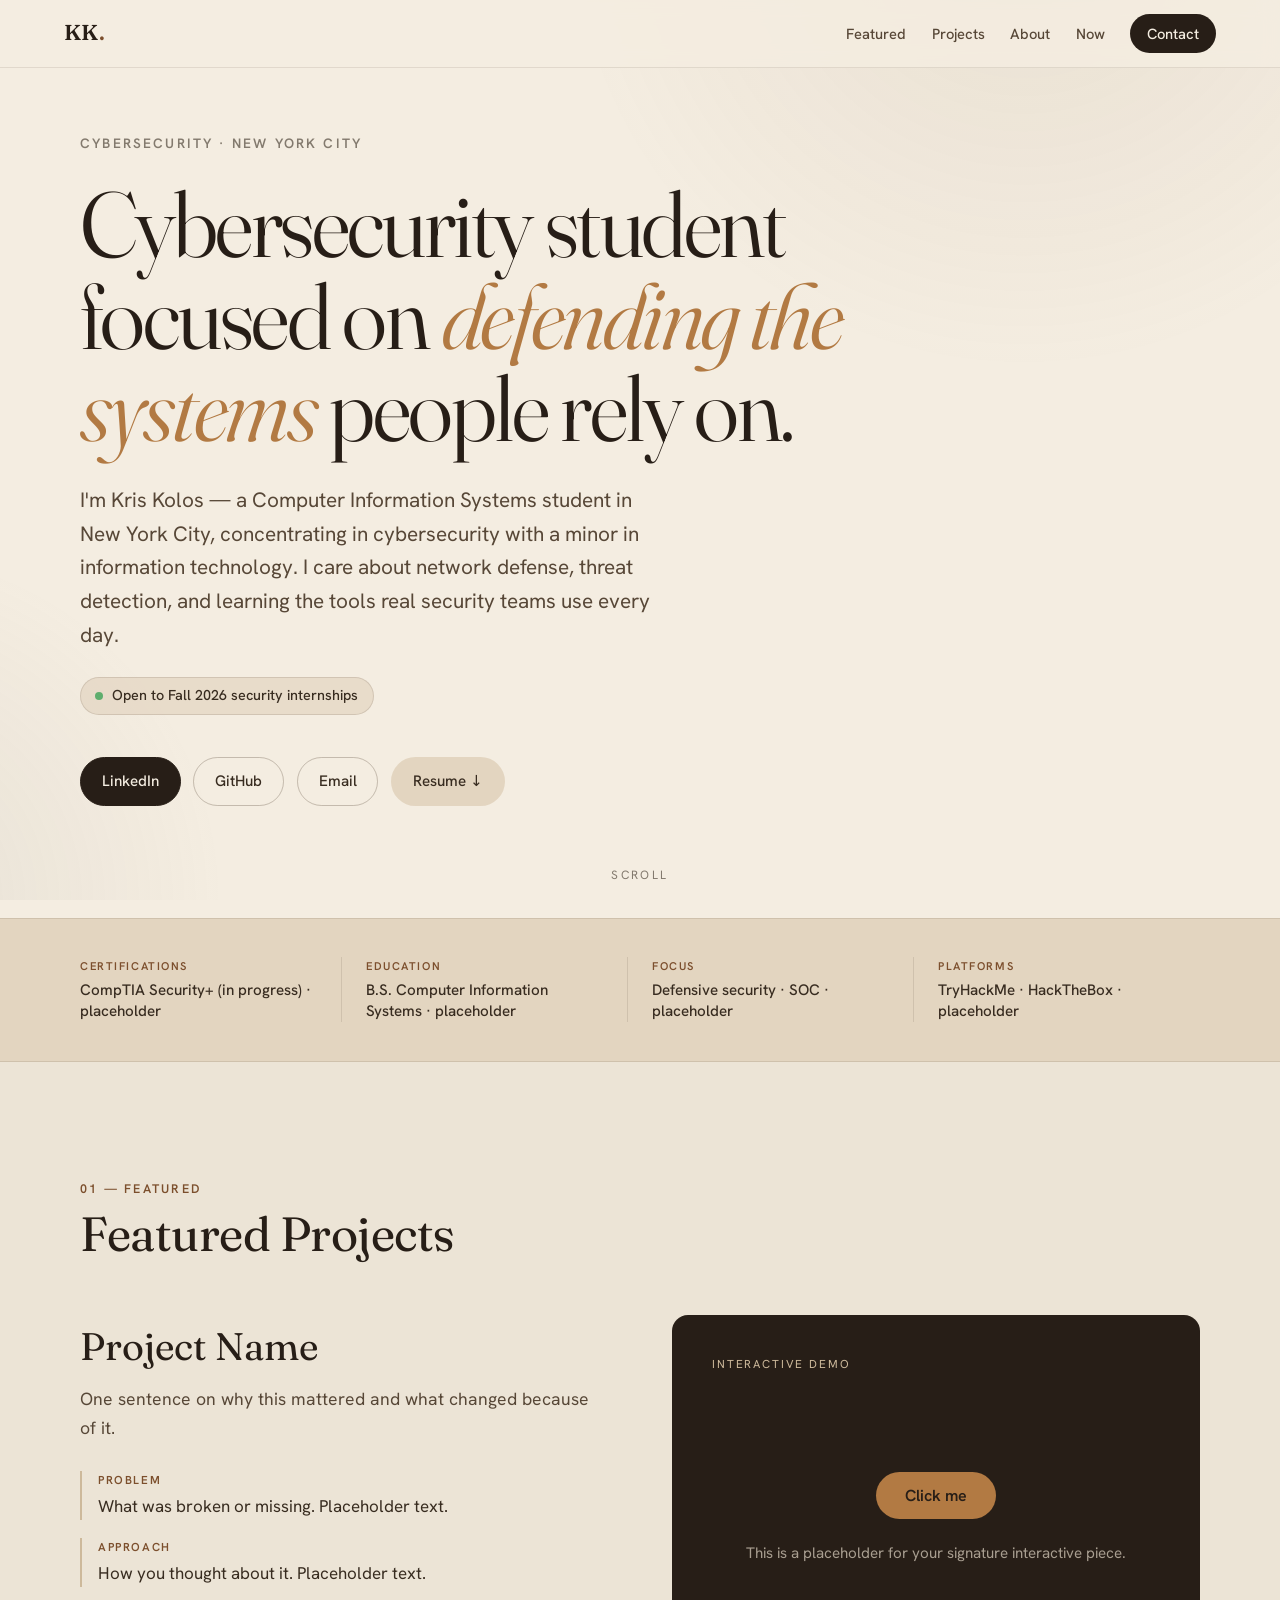
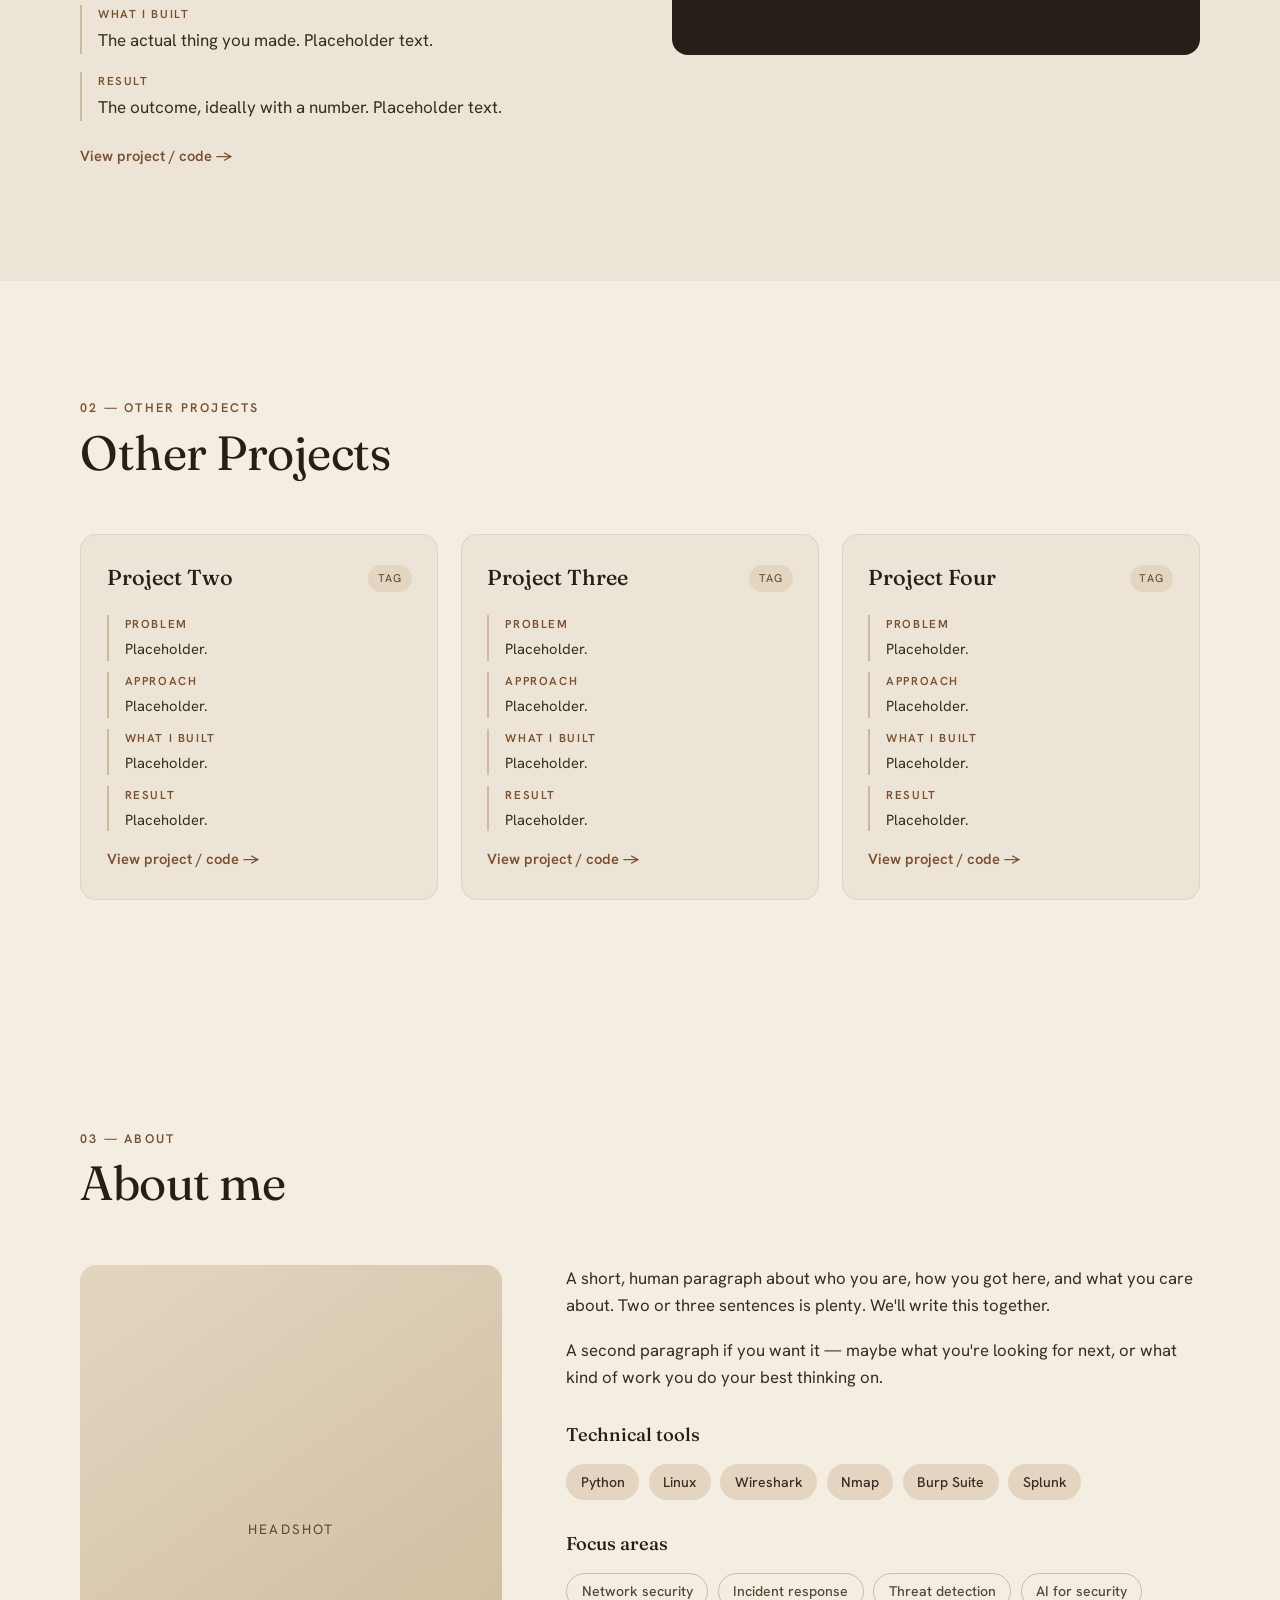
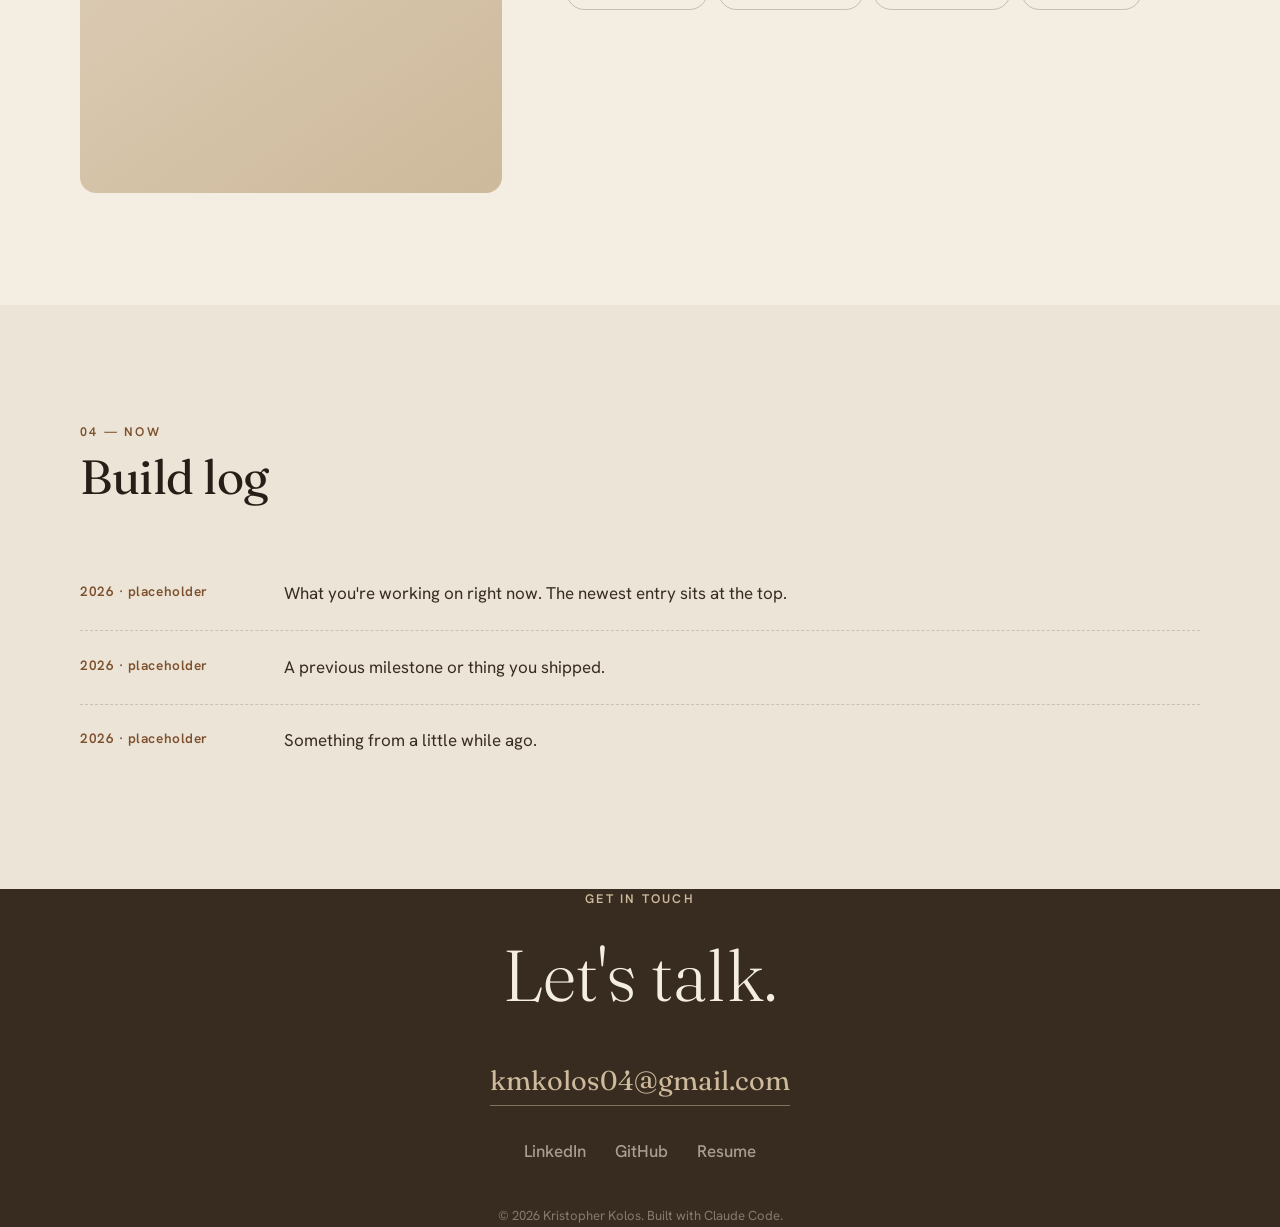
==== index.html @ dd82b866 "Checkpoint: polished template with placeholders, styling, and resume attached Co-Authored-By: Claude" ====
<!DOCTYPE html>
<html lang="en">
<head>
  <meta charset="UTF-8" />
  <meta name="viewport" content="width=device-width, initial-scale=1.0" />
  <title>Kristopher Kolos — Cybersecurity</title>
  <meta name="description" content="Kristopher Kolos — Computer Information Systems student concentrating in cybersecurity, based in New York City. Projects, skills, and build log." />

  <!-- Favicon (simple KK mark) -->
  <link rel="icon" type="image/svg+xml" href="favicon.svg" />

  <!-- Social preview (shown when the link is shared on LinkedIn, iMessage, Slack, etc.)
       We'll add the preview image (og:image) when the site goes live and has a real web address. -->
  <meta property="og:type" content="website" />
  <meta property="og:title" content="Kristopher Kolos — Cybersecurity" />
  <meta property="og:description" content="Computer Information Systems student concentrating in cybersecurity, based in New York City." />
  <meta name="twitter:card" content="summary_large_image" />

  <!-- Fonts: Fraunces (characterful serif for headlines) + Hanken Grotesk (warm, refined sans for body) -->
  <link rel="preconnect" href="https://fonts.googleapis.com" />
  <link rel="preconnect" href="https://fonts.gstatic.com" crossorigin />
  <link href="https://fonts.googleapis.com/css2?family=Fraunces:ital,opsz,wght@0,9..144,300..700;1,9..144,400..600&family=Hanken+Grotesk:wght@400;500;600;700&display=swap" rel="stylesheet" />

  <link rel="stylesheet" href="styles.css" />
</head>
<body>

  <!-- ============ STICKY NAV ============ -->
  <header class="nav" id="top">
    <div class="nav__inner">
      <a href="#top" class="nav__brand">KK<span class="nav__dot">.</span></a>
      <button class="nav__toggle" aria-label="Open menu" aria-expanded="false">
        <span></span><span></span><span></span>
      </button>
      <nav class="nav__links">
        <a href="#featured">Featured</a>
        <a href="#work">Projects</a>
        <a href="#about">About</a>
        <a href="#now">Now</a>
        <a href="#contact" class="nav__cta">Contact</a>
      </nav>
    </div>
  </header>

  <main>

    <!-- ============ HERO ============ -->
    <section class="hero">
      <div class="hero__inner">
        <p class="hero__eyebrow">Cybersecurity · New York City</p>
        <h1 class="hero__headline">
          Cybersecurity student focused on <em>defending the systems</em> people rely on.
        </h1>
        <p class="hero__sub">
          I'm Kris Kolos — a Computer Information Systems student in New York City,
          concentrating in cybersecurity with a minor in information technology. I care about
          network defense, threat detection, and learning the tools real security teams use every day.
        </p>
        <p class="hero__status"><span class="hero__dot"></span> Open to Fall 2026 security internships</p>
        <div class="hero__links">
          <a class="btn btn--solid" href="https://www.linkedin.com/in/KKOLOS" target="_blank" rel="noopener">LinkedIn</a>
          <a class="btn" href="https://github.com/KMKolos" target="_blank" rel="noopener">GitHub</a>
          <a class="btn" href="mailto:kmkolos04@gmail.com">Email</a>
          <a class="btn btn--ghost" href="resume.pdf" target="_blank" rel="noopener">Resume ↓</a>
        </div>
      </div>
      <div class="hero__scroll">Scroll</div>
    </section>

    <!-- ============ CREDENTIALS STRIP (fast-credibility row) ============ -->
    <section class="creds" aria-label="Credentials at a glance">
      <div class="creds__inner">
        <div class="creds__item">
          <span class="creds__label">Certifications</span>
          <span class="creds__value">CompTIA Security+ (in progress) · placeholder</span>
        </div>
        <div class="creds__item">
          <span class="creds__label">Education</span>
          <span class="creds__value">B.S. Computer Information Systems · placeholder</span>
        </div>
        <div class="creds__item">
          <span class="creds__label">Focus</span>
          <span class="creds__value">Defensive security · SOC · placeholder</span>
        </div>
        <div class="creds__item">
          <span class="creds__label">Platforms</span>
          <span class="creds__value">TryHackMe · HackTheBox · placeholder</span>
        </div>
      </div>
    </section>

    <!-- ============ FEATURED PROJECT ============ -->
    <section class="featured" id="featured">
      <div class="section__head">
        <span class="section__kicker">01 — Featured</span>
        <h2 class="section__title">Featured Projects</h2>
      </div>

      <div class="featured__grid">
        <div class="featured__text">
          <h3 class="featured__name">Project Name</h3>
          <p class="featured__tagline">One sentence on why this mattered and what changed because of it.</p>
          <dl class="paps">
            <div><dt>Problem</dt><dd>What was broken or missing. Placeholder text.</dd></div>
            <div><dt>Approach</dt><dd>How you thought about it. Placeholder text.</dd></div>
            <div><dt>What I built</dt><dd>The actual thing you made. Placeholder text.</dd></div>
            <div><dt>Result</dt><dd>The outcome, ideally with a number. Placeholder text.</dd></div>
          </dl>
          <a class="proj-link" href="#" target="_blank" rel="noopener">View project / code →</a>
        </div>

        <!-- Interactive element slot — we'll replace this with your signature piece -->
        <div class="featured__interactive" id="signature-slot">
          <div class="demo">
            <div class="demo__label">Interactive demo</div>
            <div class="demo__stage">
              <button class="demo__btn" id="demoBtn">Click me</button>
              <p class="demo__readout" id="demoReadout">This is a placeholder for your signature interactive piece.</p>
            </div>
          </div>
        </div>
      </div>
    </section>

    <!-- ============ SELECTED WORK GRID ============ -->
    <section class="work" id="work">
      <div class="section__head">
        <span class="section__kicker">02 — Other projects</span>
        <h2 class="section__title">Other Projects</h2>
      </div>

      <div class="work__grid">
        <!-- Card template — duplicate this block to add a project -->
        <article class="card">
          <header class="card__head">
            <h3 class="card__title">Project Two</h3>
            <span class="card__tag">Tag</span>
          </header>
          <dl class="paps paps--compact">
            <div><dt>Problem</dt><dd>Placeholder.</dd></div>
            <div><dt>Approach</dt><dd>Placeholder.</dd></div>
            <div><dt>What I built</dt><dd>Placeholder.</dd></div>
            <div><dt>Result</dt><dd>Placeholder.</dd></div>
          </dl>
          <a class="proj-link" href="#" target="_blank" rel="noopener">View project / code →</a>
        </article>

        <article class="card">
          <header class="card__head">
            <h3 class="card__title">Project Three</h3>
            <span class="card__tag">Tag</span>
          </header>
          <dl class="paps paps--compact">
            <div><dt>Problem</dt><dd>Placeholder.</dd></div>
            <div><dt>Approach</dt><dd>Placeholder.</dd></div>
            <div><dt>What I built</dt><dd>Placeholder.</dd></div>
            <div><dt>Result</dt><dd>Placeholder.</dd></div>
          </dl>
          <a class="proj-link" href="#" target="_blank" rel="noopener">View project / code →</a>
        </article>

        <article class="card">
          <header class="card__head">
            <h3 class="card__title">Project Four</h3>
            <span class="card__tag">Tag</span>
          </header>
          <dl class="paps paps--compact">
            <div><dt>Problem</dt><dd>Placeholder.</dd></div>
            <div><dt>Approach</dt><dd>Placeholder.</dd></div>
            <div><dt>What I built</dt><dd>Placeholder.</dd></div>
            <div><dt>Result</dt><dd>Placeholder.</dd></div>
          </dl>
          <a class="proj-link" href="#" target="_blank" rel="noopener">View project / code →</a>
        </article>
      </div>
    </section>

    <!-- ============ ABOUT ============ -->
    <section class="about" id="about">
      <div class="section__head">
        <span class="section__kicker">03 — About</span>
        <h2 class="section__title">About me</h2>
      </div>

      <div class="about__grid">
        <div class="about__photo">
          <div class="about__photoframe" id="headshot">
            <span>Headshot</span>
          </div>
        </div>
        <div class="about__body">
          <p>
            A short, human paragraph about who you are, how you got here, and what you care about.
            Two or three sentences is plenty. We'll write this together.
          </p>
          <p>
            A second paragraph if you want it — maybe what you're looking for next, or what kind of
            work you do your best thinking on.
          </p>

          <h3 class="about__skillshead">Technical tools</h3>
          <ul class="skills">
            <li>Python</li>
            <li>Linux</li>
            <li>Wireshark</li>
            <li>Nmap</li>
            <li>Burp Suite</li>
            <li>Splunk</li>
          </ul>

          <h3 class="about__skillshead">Focus areas</h3>
          <ul class="skills skills--alt">
            <li>Network security</li>
            <li>Incident response</li>
            <li>Threat detection</li>
            <li>AI for security</li>
          </ul>
        </div>
      </div>
    </section>

    <!-- ============ NOW / BUILD LOG ============ -->
    <section class="now" id="now">
      <div class="section__head">
        <span class="section__kicker">04 — Now</span>
        <h2 class="section__title">Build log</h2>
      </div>

      <ol class="log">
        <li class="log__item">
          <time class="log__date">2026 · placeholder</time>
          <p class="log__text">What you're working on right now. The newest entry sits at the top.</p>
        </li>
        <li class="log__item">
          <time class="log__date">2026 · placeholder</time>
          <p class="log__text">A previous milestone or thing you shipped.</p>
        </li>
        <li class="log__item">
          <time class="log__date">2026 · placeholder</time>
          <p class="log__text">Something from a little while ago.</p>
        </li>
      </ol>
    </section>

    <!-- ============ WRITING PREVIEWS ============
         HIDDEN FOR NOW: an empty blog reads as abandoned. When you have 2+ real
         pieces, just ask me to "turn the writing section back on" and I'll un-hide this.
    <section class="writing" id="writing">
      <div class="section__head">
        <span class="section__kicker">05 — Writing</span>
        <h2 class="section__title">Things I've been thinking about</h2>
      </div>

      <div class="writing__list">
        <a class="post" href="#">
          <span class="post__date">Placeholder date</span>
          <h3 class="post__title">An essay title goes here</h3>
          <p class="post__excerpt">A one or two line preview of the piece, just enough to make someone want to click.</p>
          <span class="post__more">Read →</span>
        </a>
        <a class="post" href="#">
          <span class="post__date">Placeholder date</span>
          <h3 class="post__title">A second piece of writing</h3>
          <p class="post__excerpt">A one or two line preview of the piece, just enough to make someone want to click.</p>
          <span class="post__more">Read →</span>
        </a>
        <a class="post" href="#">
          <span class="post__date">Placeholder date</span>
          <h3 class="post__title">A third short post</h3>
          <p class="post__excerpt">A one or two line preview of the piece, just enough to make someone want to click.</p>
          <span class="post__more">Read →</span>
        </a>
      </div>
    </section>
    ============ END WRITING ============ -->

  </main>

  <!-- ============ CONTACT FOOTER ============ -->
  <footer class="contact" id="contact">
    <div class="contact__inner">
      <p class="contact__kicker">Get in touch</p>
      <h2 class="contact__headline">Let's talk.</h2>
      <a class="contact__email" href="mailto:kmkolos04@gmail.com">kmkolos04@gmail.com</a>
      <div class="contact__links">
        <a href="https://www.linkedin.com/in/KKOLOS" target="_blank" rel="noopener">LinkedIn</a>
        <a href="https://github.com/KMKolos" target="_blank" rel="noopener">GitHub</a>
        <a href="resume.pdf" target="_blank" rel="noopener">Resume</a>
      </div>
      <p class="contact__fine">© <span id="year"></span> Kristopher Kolos. Built with Claude Code.</p>
    </div>
  </footer>

  <script src="main.js"></script>
</body>
</html>
---- styles.css ----
/* ===================================================================
   PORTFOLIO — styles.css
   Palette: cream / beige / warm grey / brown
   Type:    Fraunces (display serif) + Spline Sans (body)
   =================================================================== */

:root {
  /* Palette — warm neutral system */
  --cream:      #F4EDE1;
  --cream-2:    #ECE4D6;
  --beige:      #E3D5C0;
  --beige-deep: #CDB99B;
  --grey:       #837A6E;
  --grey-soft:  #A89E90;
  --brown:      #574737;
  --brown-deep: #382C20;
  --espresso:   #271E17;
  --accent:        #7C4F2D; /* legible deep brown — for small labels & UI */
  --accent-bright: #B27A43; /* burnt amber — for headline emphasis & hovers */

  --ink:        var(--espresso);
  --bg:         var(--cream);

  /* Type */
  --serif: "Fraunces", Georgia, serif;
  --sans:  "Hanken Grotesk", system-ui, -apple-system, sans-serif;

  /* Layout */
  --maxw: 1120px;
  --pad: clamp(1.25rem, 5vw, 4rem);
  --radius: 16px;
}

* { box-sizing: border-box; margin: 0; padding: 0; }

html { scroll-behavior: smooth; }

body {
  font-family: var(--sans);
  font-size: 1.0625rem; /* 17px base — more comfortable reading */
  background: var(--bg);
  color: var(--ink);
  line-height: 1.62;
  -webkit-font-smoothing: antialiased;
  text-rendering: optimizeLegibility;
  overflow-x: hidden;
}

/* Subtle grain/texture via layered gradients on the body */
body::before {
  content: "";
  position: fixed;
  inset: 0;
  pointer-events: none;
  z-index: -1;
  background:
    radial-gradient(60vw 60vw at 80% -10%, rgba(140,106,74,0.10), transparent 60%),
    radial-gradient(50vw 50vw at -10% 100%, rgba(154,145,134,0.12), transparent 55%);
}

a { color: inherit; text-decoration: none; }

em { font-style: italic; color: var(--accent-bright); }

/* ---------- Shared section scaffolding ---------- */
section, .colophon { padding: clamp(3.5rem, 9vw, 7rem) var(--pad); }

.section__head { max-width: var(--maxw); margin: 0 auto clamp(2rem, 5vw, 3.5rem); }

.section__kicker {
  display: inline-block;
  font-size: 0.78rem;
  letter-spacing: 0.18em;
  text-transform: uppercase;
  color: var(--accent);
  font-weight: 600;
  margin-bottom: 0.6rem;
}

.section__title {
  font-family: var(--serif);
  font-weight: 400;
  font-size: clamp(1.9rem, 5vw, 3rem);
  line-height: 1.05;
  letter-spacing: -0.01em;
}

/* ===================================================================
   NAV
   =================================================================== */
.nav {
  position: sticky;
  top: 0;
  z-index: 50;
  backdrop-filter: blur(10px);
  background: color-mix(in srgb, var(--cream) 82%, transparent);
  border-bottom: 1px solid color-mix(in srgb, var(--brown) 12%, transparent);
}

.nav__inner {
  width: 100%;
  padding: 0.85rem var(--pad);
  display: flex;
  align-items: center;
  justify-content: space-between;
}

.nav__brand {
  font-family: var(--serif);
  font-weight: 600;
  font-size: 1.35rem;
  letter-spacing: 0.02em;
}
.nav__dot { color: var(--accent); }

.nav__links { display: flex; align-items: center; gap: 1.6rem; }
.nav__links a {
  font-size: 0.92rem;
  font-weight: 500;
  color: var(--brown);
  transition: color 0.2s;
  position: relative;
}
.nav__links a:hover { color: var(--espresso); }
.nav__links a:not(.nav__cta)::after {
  content: "";
  position: absolute;
  left: 0; bottom: -4px;
  width: 0; height: 1.5px;
  background: var(--accent);
  transition: width 0.25s ease;
}
.nav__links a:not(.nav__cta):hover::after { width: 100%; }

.nav__cta {
  background: var(--espresso);
  color: var(--cream) !important;
  padding: 0.5rem 1.05rem;
  border-radius: 100px;
}
.nav__cta:hover { background: var(--accent-bright); }

.nav__toggle {
  display: none;
  flex-direction: column;
  gap: 5px;
  background: none;
  border: 0;
  cursor: pointer;
  padding: 6px;
}
.nav__toggle span {
  width: 24px; height: 2px;
  background: var(--espresso);
  transition: transform 0.3s, opacity 0.3s;
}

/* ===================================================================
   HERO
   =================================================================== */
.hero {
  min-height: 92vh;
  display: flex;
  flex-direction: column;
  justify-content: center;
  position: relative;
  padding-top: clamp(2rem, 6vw, 4rem);
}
.hero__inner { max-width: var(--maxw); margin: 0 auto; width: 100%; }

.hero__eyebrow {
  font-size: 0.85rem;
  letter-spacing: 0.16em;
  text-transform: uppercase;
  color: var(--grey);
  font-weight: 600;
  margin-bottom: 1.5rem;
}

.hero__headline {
  font-family: var(--serif);
  font-weight: 340;
  font-size: clamp(2.6rem, 8.2vw, 5.75rem);
  line-height: 1.0;
  letter-spacing: -0.028em;
  max-width: 15ch;
}

.hero__sub {
  margin-top: 1.8rem;
  font-size: clamp(1.05rem, 2.2vw, 1.3rem);
  color: var(--brown);
  max-width: 48ch;
}

.hero__links {
  margin-top: 2.6rem;
  display: flex;
  flex-wrap: wrap;
  gap: 0.8rem;
}

.btn {
  display: inline-flex;
  align-items: center;
  gap: 0.4rem;
  padding: 0.7rem 1.3rem;
  border-radius: 100px;
  font-weight: 500;
  font-size: 0.95rem;
  border: 1.5px solid color-mix(in srgb, var(--brown) 30%, transparent);
  color: var(--brown-deep);
  transition: all 0.2s ease;
}
.btn:hover { border-color: var(--accent-bright); color: var(--accent-bright); transform: translateY(-2px); }
.btn--solid {
  background: var(--espresso);
  color: var(--cream);
  border-color: var(--espresso);
}
.btn--solid:hover { background: var(--accent-bright); border-color: var(--accent-bright); color: var(--cream); }
.btn--ghost { background: var(--beige); border-color: transparent; }

.hero__status {
  margin-top: 1.6rem;
  display: inline-flex;
  align-items: center;
  gap: 0.55rem;
  font-size: 0.9rem;
  font-weight: 500;
  color: var(--brown-deep);
  background: color-mix(in srgb, var(--beige) 70%, transparent);
  border: 1px solid color-mix(in srgb, var(--brown) 16%, transparent);
  padding: 0.4rem 0.9rem;
  border-radius: 100px;
}
.hero__dot {
  width: 8px; height: 8px;
  border-radius: 50%;
  background: #5fae6e;
  box-shadow: 0 0 0 0 rgba(95,174,110,0.6);
  animation: pulse 2.2s infinite;
}
@keyframes pulse {
  0% { box-shadow: 0 0 0 0 rgba(95,174,110,0.5); }
  70% { box-shadow: 0 0 0 8px rgba(95,174,110,0); }
  100% { box-shadow: 0 0 0 0 rgba(95,174,110,0); }
}

.hero__scroll {
  position: absolute;
  bottom: 2rem; left: 50%;
  transform: translateX(-50%);
  font-size: 0.75rem;
  letter-spacing: 0.2em;
  text-transform: uppercase;
  color: var(--grey);
  animation: bob 2s ease-in-out infinite;
}
@keyframes bob { 0%,100%{transform:translate(-50%,0)} 50%{transform:translate(-50%,6px)} }

/* ===================================================================
   CREDENTIALS STRIP
   =================================================================== */
.creds {
  background: var(--beige);
  border-top: 1px solid color-mix(in srgb, var(--brown) 14%, transparent);
  border-bottom: 1px solid color-mix(in srgb, var(--brown) 14%, transparent);
  padding: clamp(1.6rem, 4vw, 2.4rem) var(--pad);
}
.creds__inner {
  max-width: var(--maxw);
  margin: 0 auto;
  display: grid;
  grid-template-columns: repeat(4, 1fr);
  gap: 1.5rem;
}
.creds__item {
  display: flex;
  flex-direction: column;
  gap: 0.3rem;
  padding-right: 1.2rem;
  border-right: 1px solid color-mix(in srgb, var(--brown) 14%, transparent);
}
.creds__item:last-child { border-right: 0; }
.creds__label {
  font-size: 0.7rem;
  letter-spacing: 0.14em;
  text-transform: uppercase;
  color: var(--accent);
  font-weight: 600;
}
.creds__value { color: var(--brown-deep); font-size: 0.95rem; font-weight: 500; line-height: 1.4; }

/* Project link (under featured + cards) */
.proj-link {
  display: inline-block;
  margin-top: 1.4rem;
  color: var(--accent);
  font-weight: 600;
  font-size: 0.92rem;
  border-bottom: 1.5px solid transparent;
  transition: border-color 0.2s;
}
.proj-link:hover { border-color: var(--accent); }
.card .proj-link { margin-top: 1rem; }

/* ===================================================================
   FEATURED
   =================================================================== */
.featured { background: var(--cream-2); }
.featured__grid {
  max-width: var(--maxw);
  margin: 0 auto;
  display: grid;
  grid-template-columns: 1fr 1fr;
  gap: clamp(2rem, 5vw, 4rem);
  align-items: start;
}
.featured__name {
  font-family: var(--serif);
  font-size: clamp(1.7rem, 4vw, 2.4rem);
  font-weight: 400;
  margin-bottom: 0.5rem;
}
.featured__tagline { color: var(--brown); font-size: 1.1rem; margin-bottom: 1.8rem; }

/* Problem / Approach / What I built / Result list */
.paps { display: grid; gap: 1.1rem; }
.paps > div {
  border-left: 2px solid var(--beige-deep);
  padding-left: 1rem;
}
.paps dt {
  font-size: 0.72rem;
  letter-spacing: 0.14em;
  text-transform: uppercase;
  color: var(--accent);
  font-weight: 600;
  margin-bottom: 0.2rem;
}
.paps dd { color: var(--brown-deep); }
.paps--compact { gap: 0.7rem; }
.paps--compact dd { font-size: 0.92rem; }

/* Interactive slot */
.featured__interactive { position: sticky; top: 90px; }
.demo {
  background: var(--espresso);
  color: var(--cream);
  border-radius: var(--radius);
  padding: clamp(1.5rem, 4vw, 2.5rem);
  min-height: 340px;
  display: flex;
  flex-direction: column;
}
.demo__label {
  font-size: 0.72rem;
  letter-spacing: 0.16em;
  text-transform: uppercase;
  color: var(--beige-deep);
  margin-bottom: auto;
}
.demo__stage { text-align: center; margin: auto 0; }
.demo__btn {
  font-family: var(--sans);
  font-weight: 600;
  background: var(--accent-bright);
  color: var(--espresso);
  border: 0;
  border-radius: 100px;
  padding: 0.8rem 1.8rem;
  font-size: 1rem;
  cursor: pointer;
  transition: transform 0.15s, background 0.2s;
}
.demo__btn:hover { transform: scale(1.05); background: var(--beige-deep); color: var(--espresso); }
.demo__readout { margin-top: 1.4rem; color: var(--grey-soft); font-size: 0.95rem; }

/* ===================================================================
   WORK GRID
   =================================================================== */
.work__grid {
  max-width: var(--maxw);
  margin: 0 auto;
  display: grid;
  grid-template-columns: repeat(auto-fit, minmax(280px, 1fr));
  gap: 1.4rem;
}
.card {
  background: var(--cream-2);
  border: 1px solid color-mix(in srgb, var(--brown) 10%, transparent);
  border-radius: var(--radius);
  padding: 1.6rem;
  transition: transform 0.25s ease, box-shadow 0.25s ease, border-color 0.25s;
}
.card:hover {
  transform: translateY(-4px);
  box-shadow: 0 18px 40px -24px rgba(58,46,34,0.45);
  border-color: var(--beige-deep);
}
.card__head {
  display: flex;
  align-items: center;
  justify-content: space-between;
  margin-bottom: 1.2rem;
}
.card__title {
  font-family: var(--serif);
  font-weight: 500;
  font-size: 1.35rem;
}
.card__tag {
  font-size: 0.7rem;
  letter-spacing: 0.1em;
  text-transform: uppercase;
  color: var(--brown);
  background: var(--beige);
  padding: 0.25rem 0.6rem;
  border-radius: 100px;
}

/* ===================================================================
   WRITING
   =================================================================== */
.writing__list {
  max-width: var(--maxw);
  margin: 0 auto;
  display: grid;
  gap: 0;
}
.post {
  display: grid;
  grid-template-columns: 160px 1fr auto;
  gap: 1.5rem;
  align-items: baseline;
  padding: 1.6rem 0;
  border-top: 1px solid color-mix(in srgb, var(--brown) 14%, transparent);
  transition: padding-left 0.25s ease;
}
.post:last-child { border-bottom: 1px solid color-mix(in srgb, var(--brown) 14%, transparent); }
.post:hover { padding-left: 0.8rem; }
.post__date { font-size: 0.85rem; color: var(--grey); letter-spacing: 0.04em; }
.post__title { font-family: var(--serif); font-weight: 500; font-size: 1.3rem; }
.post__excerpt { grid-column: 2; color: var(--brown); font-size: 0.95rem; margin-top: 0.3rem; }
.post__more { color: var(--accent); font-weight: 600; font-size: 0.9rem; white-space: nowrap; }

/* ===================================================================
   NOW / BUILD LOG
   =================================================================== */
.now { background: var(--cream-2); }
.log {
  max-width: var(--maxw);
  margin: 0 auto;
  list-style: none;
}
.log__item {
  display: grid;
  grid-template-columns: 180px 1fr;
  gap: 1.5rem;
  padding: 1.4rem 0;
  border-top: 1px dashed color-mix(in srgb, var(--brown) 22%, transparent);
}
.log__item:first-child { border-top: 0; }
.log__date { font-size: 0.85rem; color: var(--accent); font-weight: 600; letter-spacing: 0.04em; }
.log__text { color: var(--brown-deep); }

/* ===================================================================
   COLOPHON (built with Claude Code)
   =================================================================== */
.colophon { background: var(--espresso); color: var(--cream); }
.colophon__inner { max-width: 760px; margin: 0 auto; text-align: center; }
.colophon .section__kicker { color: var(--beige-deep); }
.colophon__text {
  font-family: var(--serif);
  font-weight: 300;
  font-size: clamp(1.25rem, 3vw, 1.7rem);
  line-height: 1.45;
  margin-top: 0.5rem;
}
.colophon__text strong { color: var(--beige-deep); font-weight: 500; }

/* ===================================================================
   ABOUT
   =================================================================== */
.about__grid {
  max-width: var(--maxw);
  margin: 0 auto;
  display: grid;
  grid-template-columns: 0.8fr 1.2fr;
  gap: clamp(2rem, 5vw, 4rem);
  align-items: start;
}
.about__photoframe {
  aspect-ratio: 4 / 5;
  background: linear-gradient(145deg, var(--beige), var(--beige-deep));
  border-radius: var(--radius);
  display: flex;
  align-items: center;
  justify-content: center;
  color: var(--brown);
  letter-spacing: 0.16em;
  text-transform: uppercase;
  font-size: 0.85rem;
  overflow: hidden;
}
.about__photoframe img { width: 100%; height: 100%; object-fit: cover; }
.about__body p { margin-bottom: 1.1rem; font-size: 1.05rem; color: var(--brown-deep); }
.about__skillshead {
  font-family: var(--serif);
  font-weight: 500;
  font-size: 1.15rem;
  margin: 1.8rem 0 0.9rem;
}
.skills {
  list-style: none;
  display: flex;
  flex-wrap: wrap;
  gap: 0.6rem;
}
.skills li {
  background: var(--beige);
  color: var(--brown-deep);
  padding: 0.4rem 0.9rem;
  border-radius: 100px;
  font-size: 0.88rem;
  font-weight: 500;
}
/* Focus areas: outlined variant to distinguish from concrete tools */
.skills--alt li {
  background: transparent;
  border: 1.5px solid color-mix(in srgb, var(--brown) 28%, transparent);
  color: var(--brown);
}

/* ===================================================================
   CONTACT FOOTER
   =================================================================== */
.contact { background: var(--brown-deep); color: var(--cream); text-align: center; }
.contact__inner { max-width: var(--maxw); margin: 0 auto; }
.contact__kicker {
  font-size: 0.78rem;
  letter-spacing: 0.18em;
  text-transform: uppercase;
  color: var(--beige-deep);
  font-weight: 600;
}
.contact__headline {
  font-family: var(--serif);
  font-weight: 300;
  font-size: clamp(2.5rem, 8vw, 4.5rem);
  margin: 0.5rem 0 1.5rem;
}
.contact__email {
  display: inline-block;
  font-family: var(--serif);
  font-size: clamp(1.2rem, 3vw, 1.7rem);
  color: var(--beige-deep);
  border-bottom: 1.5px solid color-mix(in srgb, var(--beige-deep) 50%, transparent);
  padding-bottom: 0.2rem;
  transition: color 0.2s, border-color 0.2s;
}
.contact__email:hover { color: var(--cream); border-color: var(--cream); }
.contact__links {
  margin: 2rem 0 2.5rem;
  display: flex;
  justify-content: center;
  gap: 1.8rem;
}
.contact__links a {
  color: var(--grey-soft);
  font-weight: 500;
  transition: color 0.2s;
}
.contact__links a:hover { color: var(--cream); }
.contact__fine { font-size: 0.82rem; color: var(--grey); }

/* ===================================================================
   RESPONSIVE
   =================================================================== */
@media (max-width: 820px) {
  .nav__toggle { display: flex; }
  .nav__links {
    position: absolute;
    top: 100%; left: 0; right: 0;
    flex-direction: column;
    align-items: flex-start;
    gap: 0;
    background: var(--cream);
    border-bottom: 1px solid color-mix(in srgb, var(--brown) 14%, transparent);
    padding: 0 var(--pad);
    max-height: 0;
    overflow: hidden;
    transition: max-height 0.35s ease, padding 0.35s ease;
  }
  .nav__links.open { max-height: 420px; padding: 0.5rem var(--pad) 1.2rem; }
  .nav__links a { width: 100%; padding: 0.7rem 0; }
  .nav__cta { margin-top: 0.5rem; }

  .featured__grid { grid-template-columns: 1fr; }
  .featured__interactive { position: static; }
  .about__grid { grid-template-columns: 1fr; }
  .about__photo { max-width: 280px; }

  .post { grid-template-columns: 1fr; gap: 0.3rem; }
  .post__excerpt { grid-column: 1; }
  .post__more { display: none; }

  .log__item { grid-template-columns: 1fr; gap: 0.3rem; }

  .creds__inner { grid-template-columns: 1fr 1fr; gap: 1.2rem; }
  .creds__item { border-right: 0; padding-right: 0; }
}

@media (max-width: 460px) {
  .creds__inner { grid-template-columns: 1fr; }
}

@media (prefers-reduced-motion: reduce) {
  * { animation: none !important; scroll-behavior: auto !important; }
}

/* Reveal-on-scroll helper */
.reveal { opacity: 0; transform: translateY(20px); transition: opacity 0.7s ease, transform 0.7s ease; }
.reveal.in { opacity: 1; transform: none; }
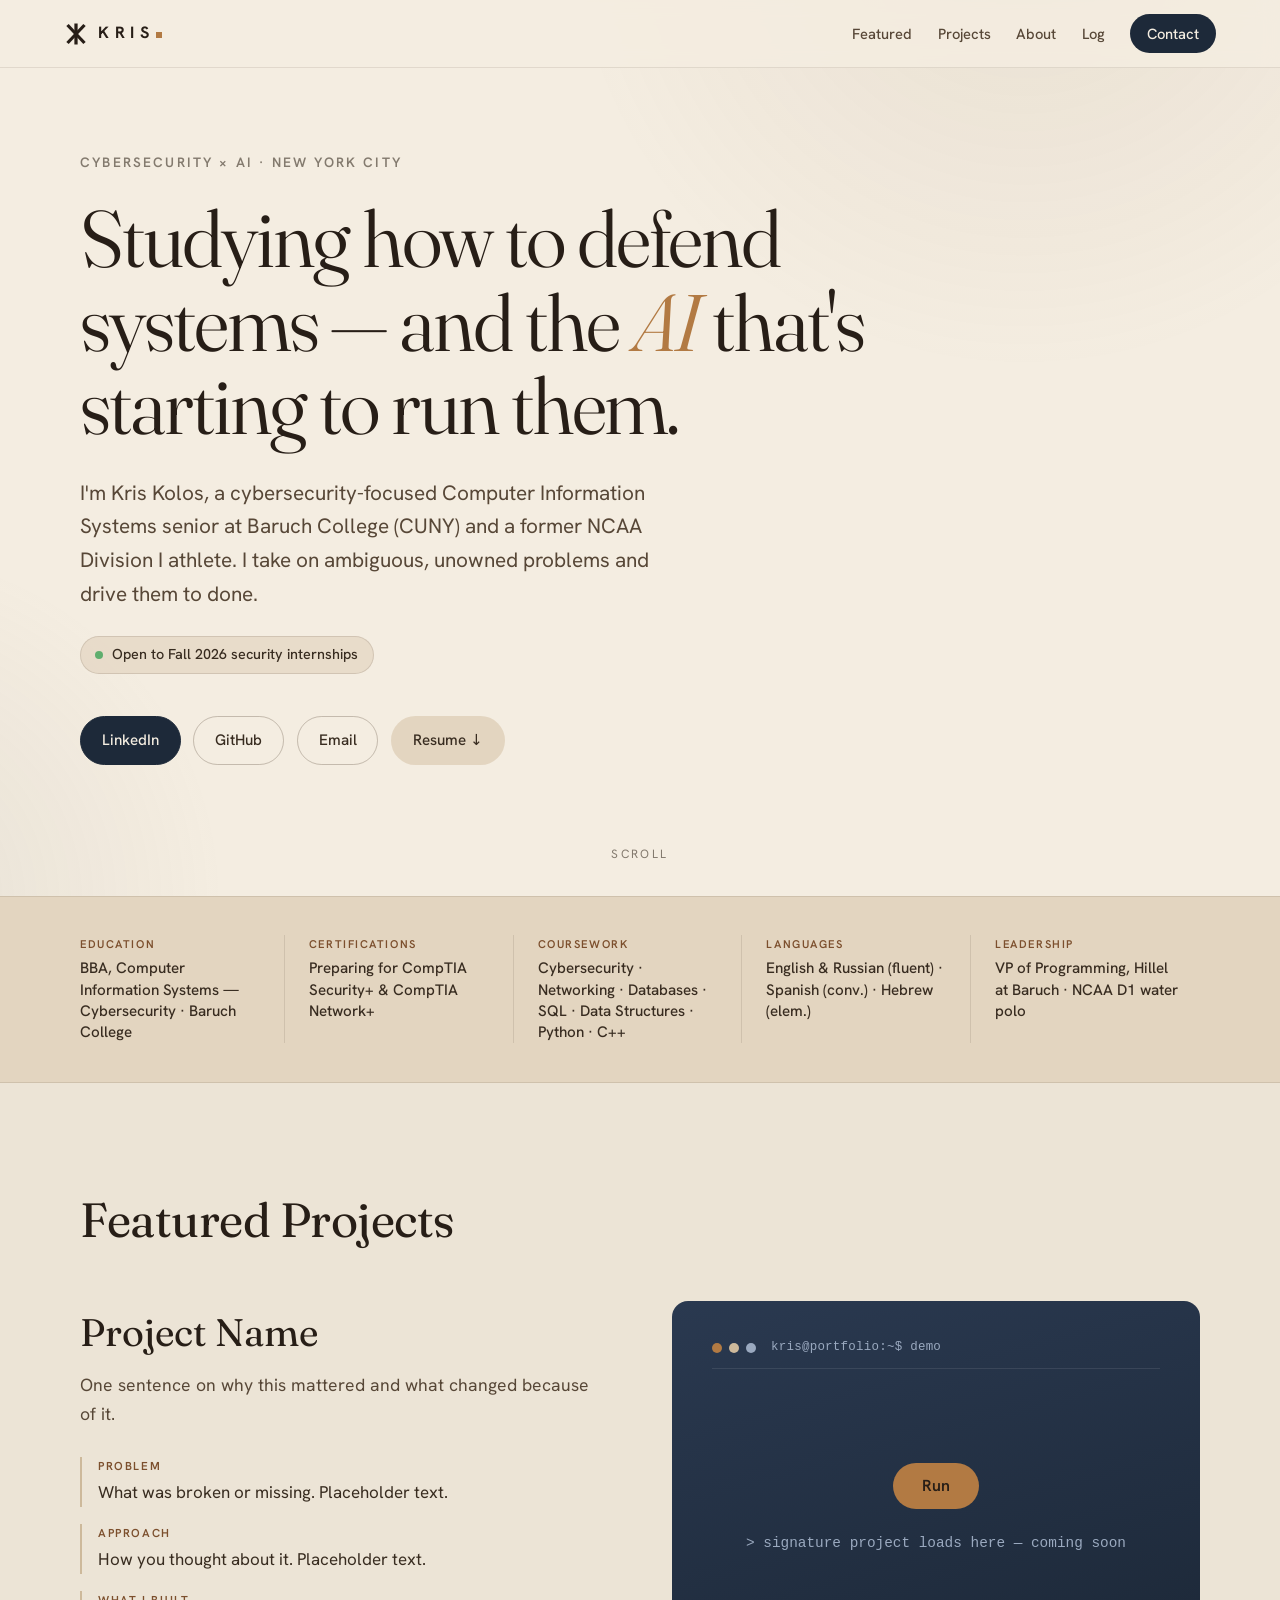
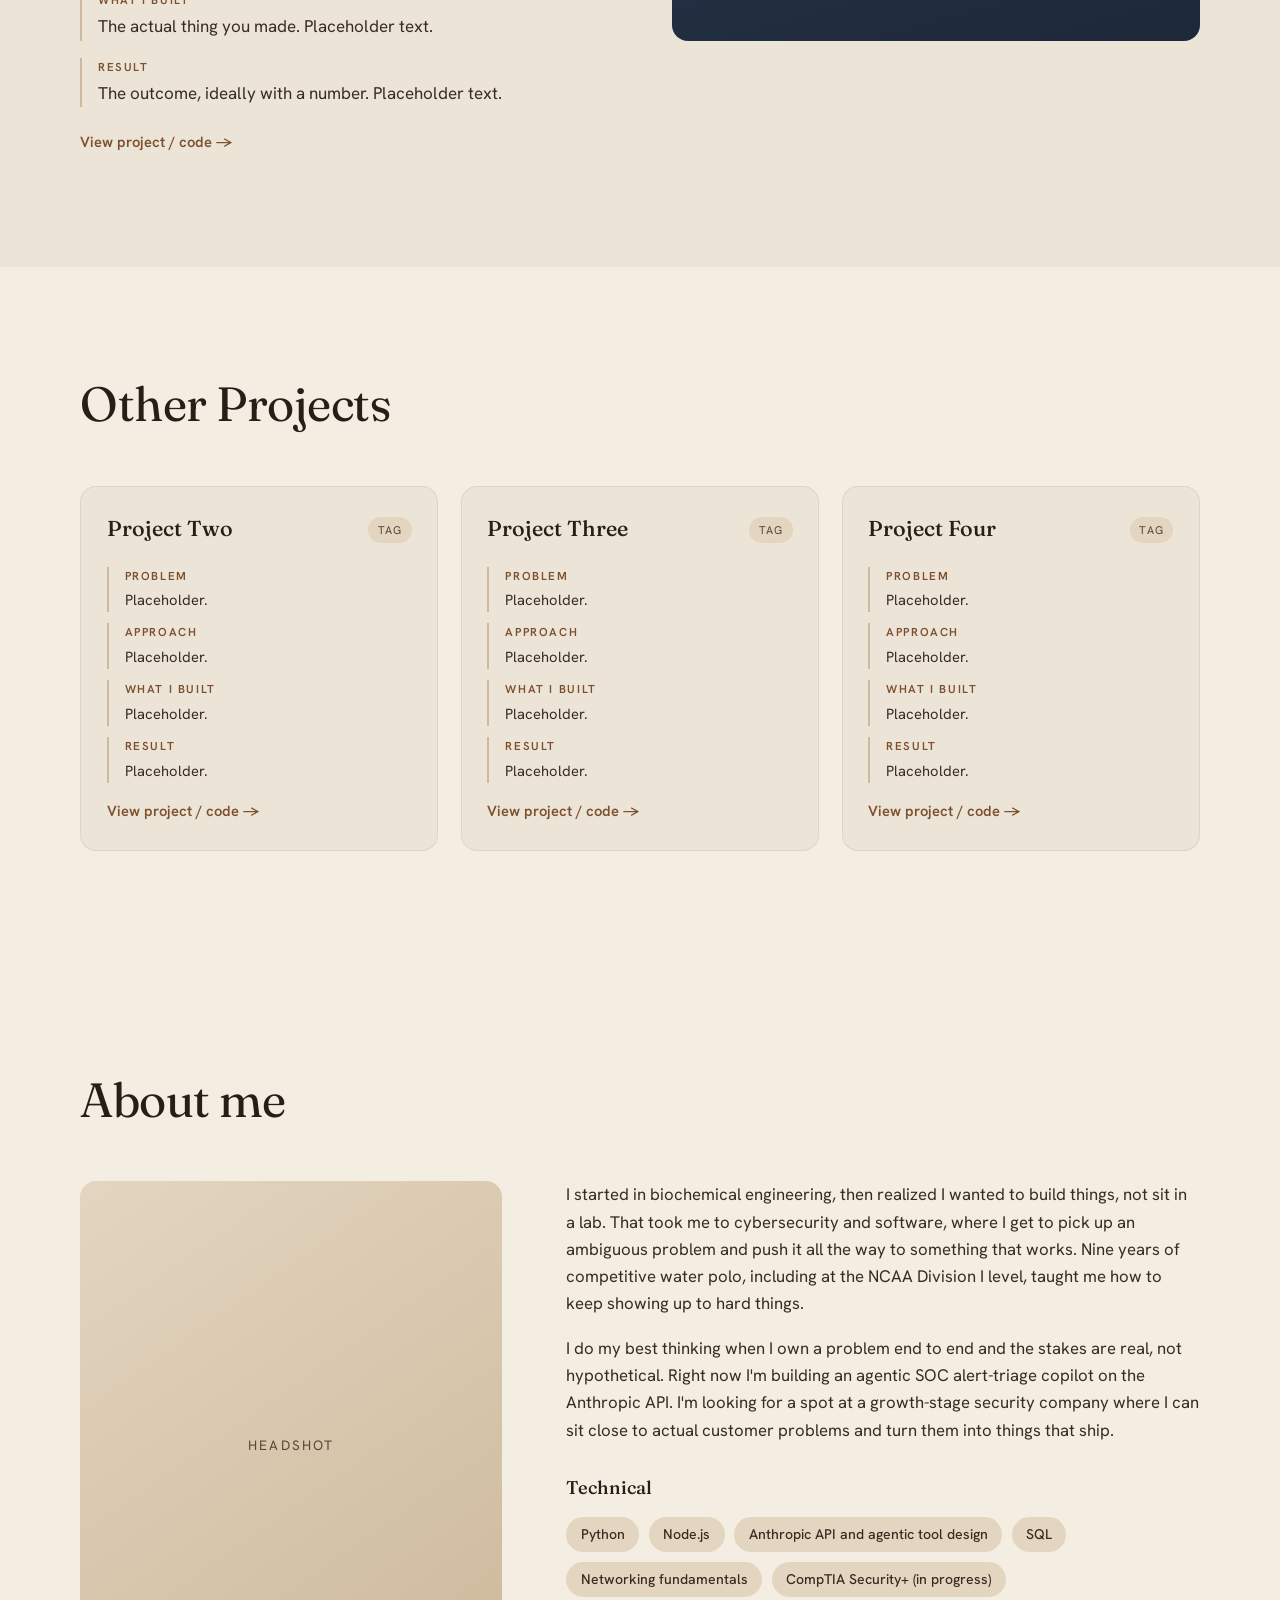
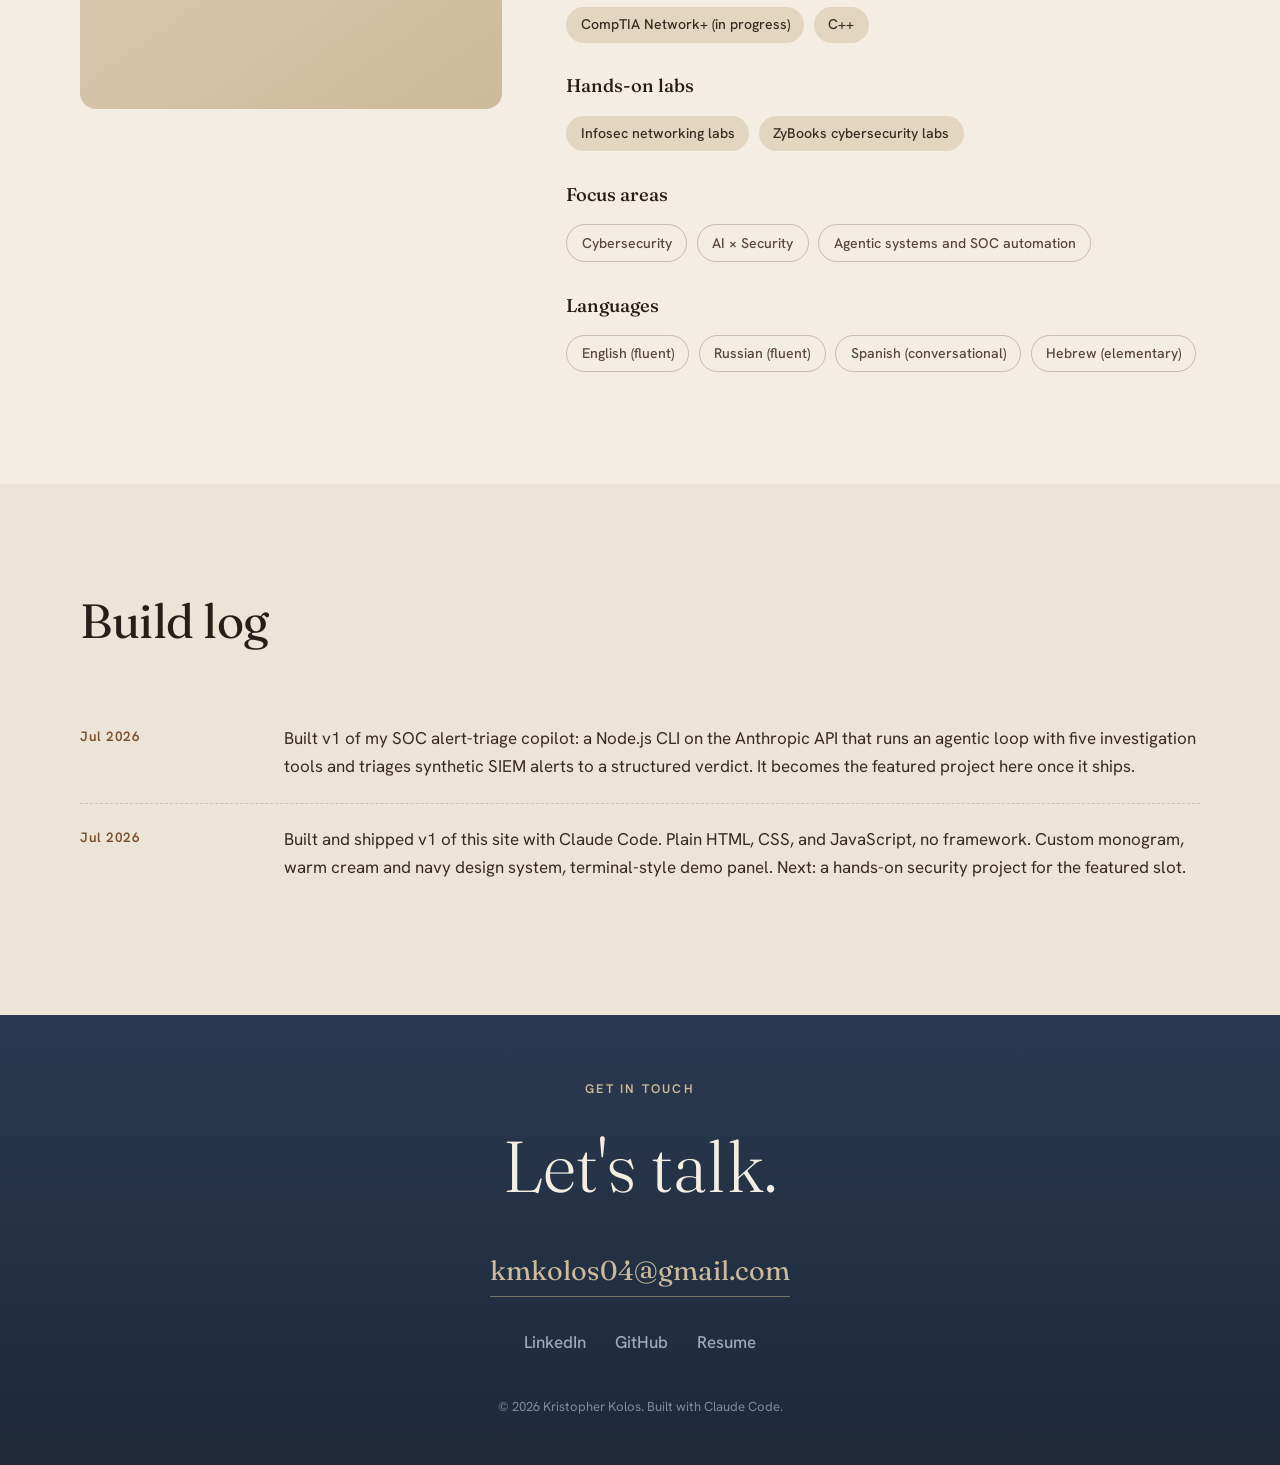
==== commit 2451dc6d: "Checkpoint: real content filled in (hero, about, skills, build log, logo, navy) Co-Authored-By: Clau" ====
--- a/index.html
+++ b/index.html
@@ -3,8 +3,8 @@
 <head>
   <meta charset="UTF-8" />
   <meta name="viewport" content="width=device-width, initial-scale=1.0" />
-  <title>Kristopher Kolos — Cybersecurity</title>
-  <meta name="description" content="Kristopher Kolos — Computer Information Systems student concentrating in cybersecurity, based in New York City. Projects, skills, and build log." />
+  <title>Kris Kolos — Cybersecurity & AI</title>
+  <meta name="description" content="Kris Kolos — Computer Information Systems senior at Baruch College, concentrating in cybersecurity and focused on security × AI. New York City." />
 
   <!-- Favicon (simple KK mark) -->
   <link rel="icon" type="image/svg+xml" href="favicon.svg" />
@@ -12,8 +12,8 @@
   <!-- Social preview (shown when the link is shared on LinkedIn, iMessage, Slack, etc.)
        We'll add the preview image (og:image) when the site goes live and has a real web address. -->
   <meta property="og:type" content="website" />
-  <meta property="og:title" content="Kristopher Kolos — Cybersecurity" />
-  <meta property="og:description" content="Computer Information Systems student concentrating in cybersecurity, based in New York City." />
+  <meta property="og:title" content="Kris Kolos — Cybersecurity & AI" />
+  <meta property="og:description" content="Computer Information Systems senior at Baruch College, concentrating in cybersecurity and focused on security × AI. New York City." />
   <meta name="twitter:card" content="summary_large_image" />
 
   <!-- Fonts: Fraunces (characterful serif for headlines) + Hanken Grotesk (warm, refined sans for body) -->
@@ -28,7 +28,14 @@
   <!-- ============ STICKY NAV ============ -->
   <header class="nav" id="top">
     <div class="nav__inner">
-      <a href="#top" class="nav__brand">KK<span class="nav__dot">.</span></a>
+      <a href="#top" class="nav__brand" aria-label="Kris Kolos — back to top">
+        <svg class="nav__mark" viewBox="0 0 96 96" fill="none" stroke="currentColor" stroke-width="13" aria-hidden="true">
+          <line x1="48" y1="6" x2="48" y2="90" />
+          <line x1="14" y1="12" x2="82" y2="84" />
+          <line x1="82" y1="12" x2="14" y2="84" />
+        </svg>
+        <span class="nav__word">KRIS<span class="nav__sq"></span></span>
+      </a>
       <button class="nav__toggle" aria-label="Open menu" aria-expanded="false">
         <span></span><span></span><span></span>
       </button>
@@ -36,7 +43,7 @@
         <a href="#featured">Featured</a>
         <a href="#work">Projects</a>
         <a href="#about">About</a>
-        <a href="#now">Now</a>
+        <a href="#now">Log</a>
         <a href="#contact" class="nav__cta">Contact</a>
       </nav>
     </div>
@@ -47,14 +54,14 @@
     <!-- ============ HERO ============ -->
     <section class="hero">
       <div class="hero__inner">
-        <p class="hero__eyebrow">Cybersecurity · New York City</p>
+        <p class="hero__eyebrow">Cybersecurity × AI · New York City</p>
         <h1 class="hero__headline">
-          Cybersecurity student focused on <em>defending the systems</em> people rely on.
+          Studying how to defend systems — and the <em>AI</em> that's starting to run them.
         </h1>
         <p class="hero__sub">
-          I'm Kris Kolos — a Computer Information Systems student in New York City,
-          concentrating in cybersecurity with a minor in information technology. I care about
-          network defense, threat detection, and learning the tools real security teams use every day.
+          I'm Kris Kolos, a cybersecurity-focused Computer Information Systems senior at
+          Baruch College (CUNY) and a former NCAA Division I athlete. I take on ambiguous,
+          unowned problems and drive them to done.
         </p>
         <p class="hero__status"><span class="hero__dot"></span> Open to Fall 2026 security internships</p>
         <div class="hero__links">
@@ -71,20 +78,24 @@
     <section class="creds" aria-label="Credentials at a glance">
       <div class="creds__inner">
         <div class="creds__item">
+          <span class="creds__label">Education</span>
+          <span class="creds__value">BBA, Computer Information Systems — Cybersecurity · Baruch College</span>
+        </div>
+        <div class="creds__item">
           <span class="creds__label">Certifications</span>
-          <span class="creds__value">CompTIA Security+ (in progress) · placeholder</span>
-        </div>
-        <div class="creds__item">
-          <span class="creds__label">Education</span>
-          <span class="creds__value">B.S. Computer Information Systems · placeholder</span>
-        </div>
-        <div class="creds__item">
-          <span class="creds__label">Focus</span>
-          <span class="creds__value">Defensive security · SOC · placeholder</span>
-        </div>
-        <div class="creds__item">
-          <span class="creds__label">Platforms</span>
-          <span class="creds__value">TryHackMe · HackTheBox · placeholder</span>
+          <span class="creds__value">Preparing for CompTIA Security+ &amp; CompTIA Network+</span>
+        </div>
+        <div class="creds__item">
+          <span class="creds__label">Coursework</span>
+          <span class="creds__value">Cybersecurity · Networking · Databases · SQL · Data Structures · Python · C++</span>
+        </div>
+        <div class="creds__item">
+          <span class="creds__label">Languages</span>
+          <span class="creds__value">English &amp; Russian (fluent) · Spanish (conv.) · Hebrew (elem.)</span>
+        </div>
+        <div class="creds__item">
+          <span class="creds__label">Leadership</span>
+          <span class="creds__value">VP of Programming, Hillel at Baruch · NCAA D1 water polo</span>
         </div>
       </div>
     </section>
@@ -92,7 +103,6 @@
     <!-- ============ FEATURED PROJECT ============ -->
     <section class="featured" id="featured">
       <div class="section__head">
-        <span class="section__kicker">01 — Featured</span>
         <h2 class="section__title">Featured Projects</h2>
       </div>
 
@@ -112,10 +122,13 @@
         <!-- Interactive element slot — we'll replace this with your signature piece -->
         <div class="featured__interactive" id="signature-slot">
           <div class="demo">
-            <div class="demo__label">Interactive demo</div>
+            <div class="demo__bar">
+              <span class="demo__dot"></span><span class="demo__dot"></span><span class="demo__dot"></span>
+              <code>kris@portfolio:~$ demo</code>
+            </div>
             <div class="demo__stage">
-              <button class="demo__btn" id="demoBtn">Click me</button>
-              <p class="demo__readout" id="demoReadout">This is a placeholder for your signature interactive piece.</p>
+              <button class="demo__btn" id="demoBtn">Run</button>
+              <p class="demo__readout" id="demoReadout">&gt; signature project loads here — coming soon</p>
             </div>
           </div>
         </div>
@@ -125,7 +138,6 @@
     <!-- ============ SELECTED WORK GRID ============ -->
     <section class="work" id="work">
       <div class="section__head">
-        <span class="section__kicker">02 — Other projects</span>
         <h2 class="section__title">Other Projects</h2>
       </div>
 
@@ -178,7 +190,6 @@
     <!-- ============ ABOUT ============ -->
     <section class="about" id="about">
       <div class="section__head">
-        <span class="section__kicker">03 — About</span>
         <h2 class="section__title">About me</h2>
       </div>
 
@@ -190,30 +201,50 @@
         </div>
         <div class="about__body">
           <p>
-            A short, human paragraph about who you are, how you got here, and what you care about.
-            Two or three sentences is plenty. We'll write this together.
+            I started in biochemical engineering, then realized I wanted to build things, not sit
+            in a lab. That took me to cybersecurity and software, where I get to pick up an
+            ambiguous problem and push it all the way to something that works. Nine years of
+            competitive water polo, including at the NCAA Division I level, taught me how to keep
+            showing up to hard things.
           </p>
           <p>
-            A second paragraph if you want it — maybe what you're looking for next, or what kind of
-            work you do your best thinking on.
+            I do my best thinking when I own a problem end to end and the stakes are real, not
+            hypothetical. Right now I'm building an agentic SOC alert-triage copilot on the
+            Anthropic API. I'm looking for a spot at a growth-stage security company where I can
+            sit close to actual customer problems and turn them into things that ship.
           </p>
 
-          <h3 class="about__skillshead">Technical tools</h3>
+          <h3 class="about__skillshead">Technical</h3>
           <ul class="skills">
             <li>Python</li>
-            <li>Linux</li>
-            <li>Wireshark</li>
-            <li>Nmap</li>
-            <li>Burp Suite</li>
-            <li>Splunk</li>
+            <li>Node.js</li>
+            <li>Anthropic API and agentic tool design</li>
+            <li>SQL</li>
+            <li>Networking fundamentals</li>
+            <li>CompTIA Security+ (in progress)</li>
+            <li>CompTIA Network+ (in progress)</li>
+            <li>C++</li>
+          </ul>
+
+          <h3 class="about__skillshead">Hands-on labs</h3>
+          <ul class="skills">
+            <li>Infosec networking labs</li>
+            <li>ZyBooks cybersecurity labs</li>
           </ul>
 
           <h3 class="about__skillshead">Focus areas</h3>
           <ul class="skills skills--alt">
-            <li>Network security</li>
-            <li>Incident response</li>
-            <li>Threat detection</li>
-            <li>AI for security</li>
+            <li>Cybersecurity</li>
+            <li>AI × Security</li>
+            <li>Agentic systems and SOC automation</li>
+          </ul>
+
+          <h3 class="about__skillshead">Languages</h3>
+          <ul class="skills skills--alt">
+            <li>English (fluent)</li>
+            <li>Russian (fluent)</li>
+            <li>Spanish (conversational)</li>
+            <li>Hebrew (elementary)</li>
           </ul>
         </div>
       </div>
@@ -222,22 +253,18 @@
     <!-- ============ NOW / BUILD LOG ============ -->
     <section class="now" id="now">
       <div class="section__head">
-        <span class="section__kicker">04 — Now</span>
         <h2 class="section__title">Build log</h2>
       </div>
 
       <ol class="log">
+        <!-- To add an entry: copy a log__item block and paste it at the TOP (newest first) -->
         <li class="log__item">
-          <time class="log__date">2026 · placeholder</time>
-          <p class="log__text">What you're working on right now. The newest entry sits at the top.</p>
+          <time class="log__date">Jul 2026</time>
+          <p class="log__text">Built v1 of my SOC alert-triage copilot: a Node.js CLI on the Anthropic API that runs an agentic loop with five investigation tools and triages synthetic SIEM alerts to a structured verdict. It becomes the featured project here once it ships.</p>
         </li>
         <li class="log__item">
-          <time class="log__date">2026 · placeholder</time>
-          <p class="log__text">A previous milestone or thing you shipped.</p>
-        </li>
-        <li class="log__item">
-          <time class="log__date">2026 · placeholder</time>
-          <p class="log__text">Something from a little while ago.</p>
+          <time class="log__date">Jul 2026</time>
+          <p class="log__text">Built and shipped v1 of this site with Claude Code. Plain HTML, CSS, and JavaScript, no framework. Custom monogram, warm cream and navy design system, terminal-style demo panel. Next: a hands-on security project for the featured slot.</p>
         </li>
       </ol>
     </section>
@@ -247,7 +274,6 @@
          pieces, just ask me to "turn the writing section back on" and I'll un-hide this.
     <section class="writing" id="writing">
       <div class="section__head">
-        <span class="section__kicker">05 — Writing</span>
         <h2 class="section__title">Things I've been thinking about</h2>
       </div>
 
--- a/styles.css
+++ b/styles.css
@@ -17,6 +17,9 @@
   --espresso:   #271E17;
   --accent:        #7C4F2D; /* legible deep brown — for small labels & UI */
   --accent-bright: #B27A43; /* burnt amber — for headline emphasis & hovers */
+  --navy:          #2A3950; /* slate navy — dark "technical" surfaces */
+  --navy-deep:     #1D2939; /* midnight slate — deepest surface */
+  --slate:         #9AA9BF; /* muted cool text on navy surfaces */
 
   --ink:        var(--espresso);
   --bg:         var(--cream);
@@ -106,12 +109,27 @@
 }
 
 .nav__brand {
-  font-family: var(--serif);
-  font-weight: 600;
-  font-size: 1.35rem;
-  letter-spacing: 0.02em;
-}
-.nav__dot { color: var(--accent); }
+  display: flex;
+  align-items: center;
+  gap: 0.65rem;
+  color: var(--espresso);
+}
+.nav__mark { width: 24px; height: 24px; flex-shrink: 0; }
+.nav__word {
+  font-family: var(--sans);
+  font-weight: 700;
+  font-size: 1.02rem;
+  letter-spacing: 0.34em;
+  display: inline-flex;
+  align-items: baseline;
+}
+.nav__sq {
+  display: inline-block;
+  width: 0.4em;
+  height: 0.4em;
+  background: var(--accent-bright);
+  margin-left: 0.06em;
+}
 
 .nav__links { display: flex; align-items: center; gap: 1.6rem; }
 .nav__links a {
@@ -133,7 +151,7 @@
 .nav__links a:not(.nav__cta):hover::after { width: 100%; }
 
 .nav__cta {
-  background: var(--espresso);
+  background: var(--navy-deep);
   color: var(--cream) !important;
   padding: 0.5rem 1.05rem;
   border-radius: 100px;
@@ -180,10 +198,10 @@
 .hero__headline {
   font-family: var(--serif);
   font-weight: 340;
-  font-size: clamp(2.6rem, 8.2vw, 5.75rem);
-  line-height: 1.0;
-  letter-spacing: -0.028em;
-  max-width: 15ch;
+  font-size: clamp(2.4rem, 7.4vw, 5rem);
+  line-height: 1.04;
+  letter-spacing: -0.026em;
+  max-width: 19ch;
 }
 
 .hero__sub {
@@ -214,9 +232,9 @@
 }
 .btn:hover { border-color: var(--accent-bright); color: var(--accent-bright); transform: translateY(-2px); }
 .btn--solid {
-  background: var(--espresso);
+  background: var(--navy-deep);
   color: var(--cream);
-  border-color: var(--espresso);
+  border-color: var(--navy-deep);
 }
 .btn--solid:hover { background: var(--accent-bright); border-color: var(--accent-bright); color: var(--cream); }
 .btn--ghost { background: var(--beige); border-color: transparent; }
@@ -272,7 +290,7 @@
   max-width: var(--maxw);
   margin: 0 auto;
   display: grid;
-  grid-template-columns: repeat(4, 1fr);
+  grid-template-columns: repeat(auto-fit, minmax(180px, 1fr));
   gap: 1.5rem;
 }
 .creds__item {
@@ -346,7 +364,7 @@
 /* Interactive slot */
 .featured__interactive { position: sticky; top: 90px; }
 .demo {
-  background: var(--espresso);
+  background: linear-gradient(165deg, var(--navy), var(--navy-deep));
   color: var(--cream);
   border-radius: var(--radius);
   padding: clamp(1.5rem, 4vw, 2.5rem);
@@ -354,12 +372,24 @@
   display: flex;
   flex-direction: column;
 }
-.demo__label {
-  font-size: 0.72rem;
-  letter-spacing: 0.16em;
-  text-transform: uppercase;
-  color: var(--beige-deep);
+/* Terminal-style header bar */
+.demo__bar {
+  display: flex;
+  align-items: center;
+  gap: 7px;
+  padding-bottom: 0.9rem;
   margin-bottom: auto;
+  border-bottom: 1px solid rgba(255,255,255,0.09);
+}
+.demo__dot { width: 10px; height: 10px; border-radius: 50%; }
+.demo__dot:nth-child(1) { background: var(--accent-bright); }
+.demo__dot:nth-child(2) { background: var(--beige-deep); }
+.demo__dot:nth-child(3) { background: var(--slate); }
+.demo__bar code {
+  margin-left: 8px;
+  font: 500 0.78rem/1 ui-monospace, "Cascadia Code", Consolas, monospace;
+  color: var(--slate);
+  letter-spacing: 0.02em;
 }
 .demo__stage { text-align: center; margin: auto 0; }
 .demo__btn {
@@ -375,7 +405,11 @@
   transition: transform 0.15s, background 0.2s;
 }
 .demo__btn:hover { transform: scale(1.05); background: var(--beige-deep); color: var(--espresso); }
-.demo__readout { margin-top: 1.4rem; color: var(--grey-soft); font-size: 0.95rem; }
+.demo__readout {
+  margin-top: 1.4rem;
+  color: var(--slate);
+  font: 500 0.9rem/1.6 ui-monospace, "Cascadia Code", Consolas, monospace;
+}
 
 /* ===================================================================
    WORK GRID
@@ -536,7 +570,12 @@
 /* ===================================================================
    CONTACT FOOTER
    =================================================================== */
-.contact { background: var(--brown-deep); color: var(--cream); text-align: center; }
+.contact {
+  background: linear-gradient(180deg, var(--navy), var(--navy-deep));
+  color: var(--cream);
+  text-align: center;
+  padding: clamp(2.5rem, 6vw, 4rem) var(--pad) clamp(2rem, 5vw, 3rem);
+}
 .contact__inner { max-width: var(--maxw); margin: 0 auto; }
 .contact__kicker {
   font-size: 0.78rem;
@@ -568,12 +607,12 @@
   gap: 1.8rem;
 }
 .contact__links a {
-  color: var(--grey-soft);
+  color: var(--slate);
   font-weight: 500;
   transition: color 0.2s;
 }
 .contact__links a:hover { color: var(--cream); }
-.contact__fine { font-size: 0.82rem; color: var(--grey); }
+.contact__fine { font-size: 0.82rem; color: color-mix(in srgb, var(--slate) 75%, transparent); }
 
 /* ===================================================================
    RESPONSIVE
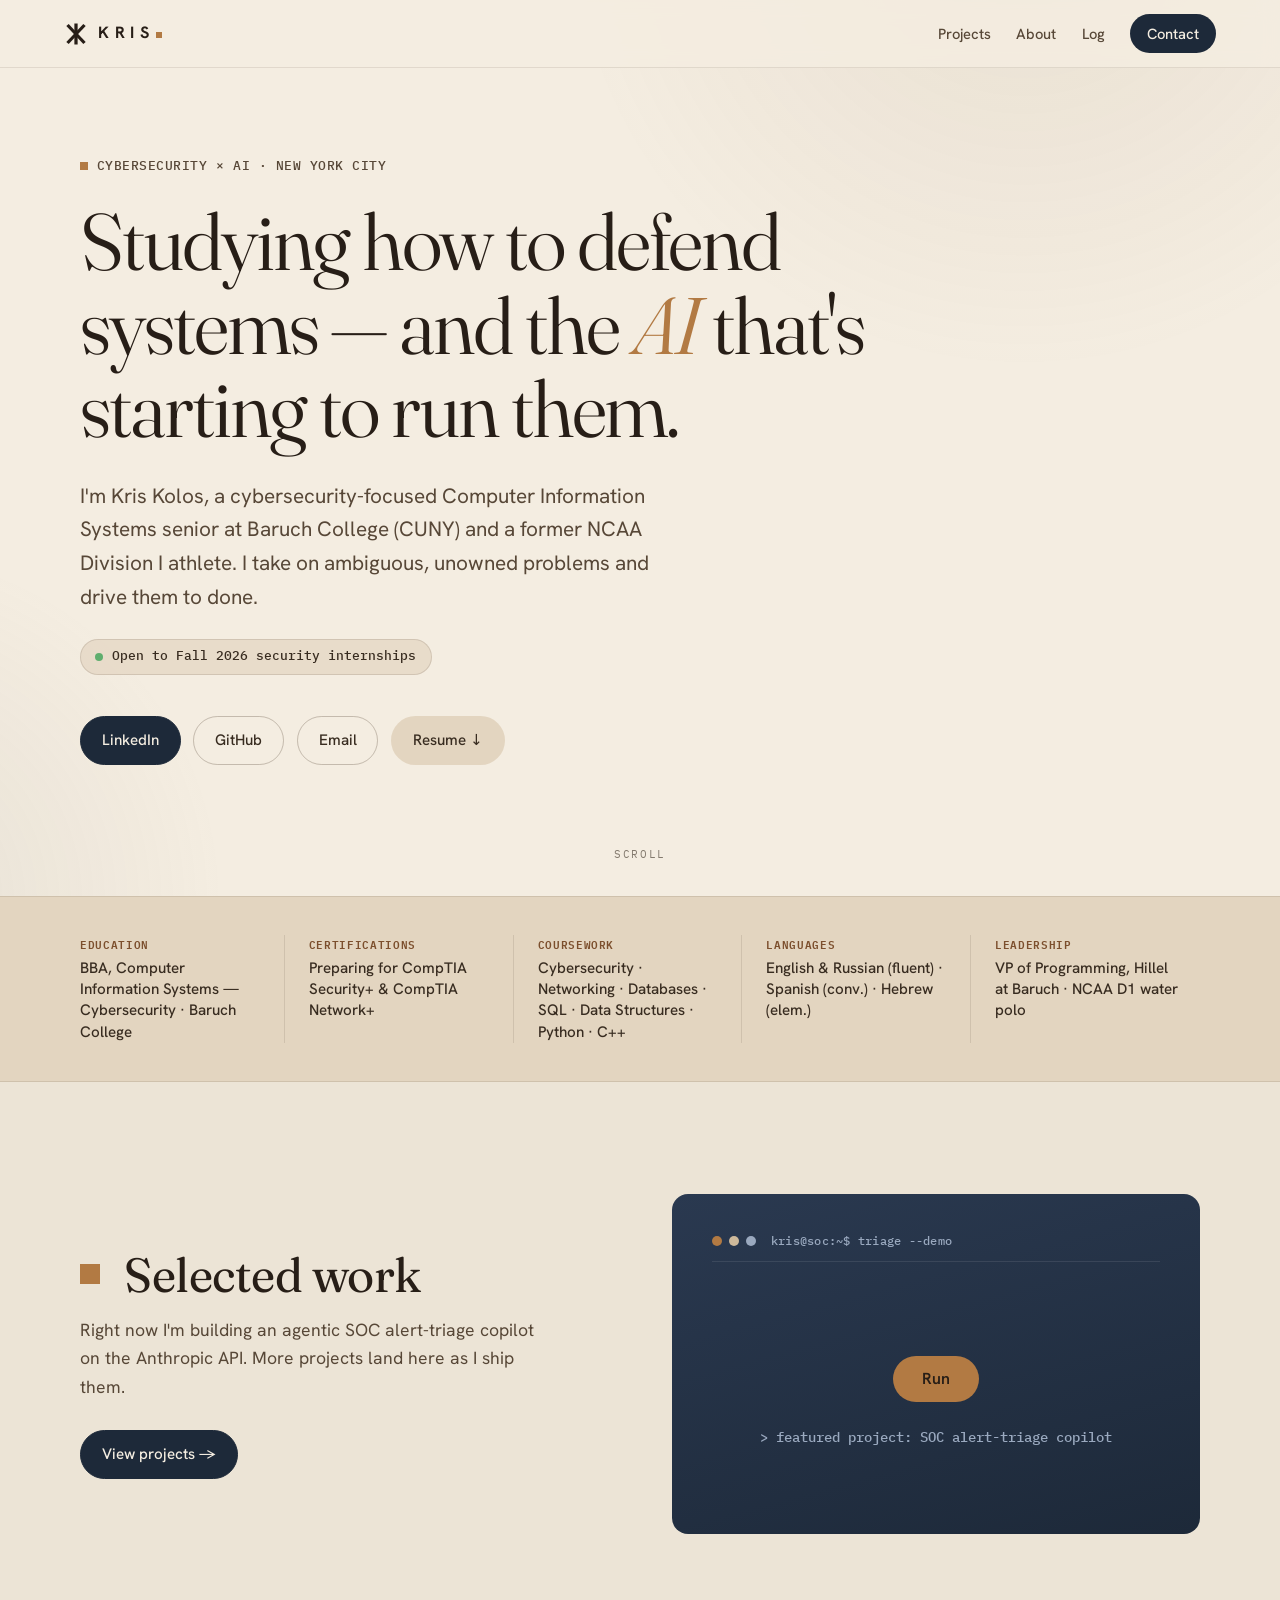
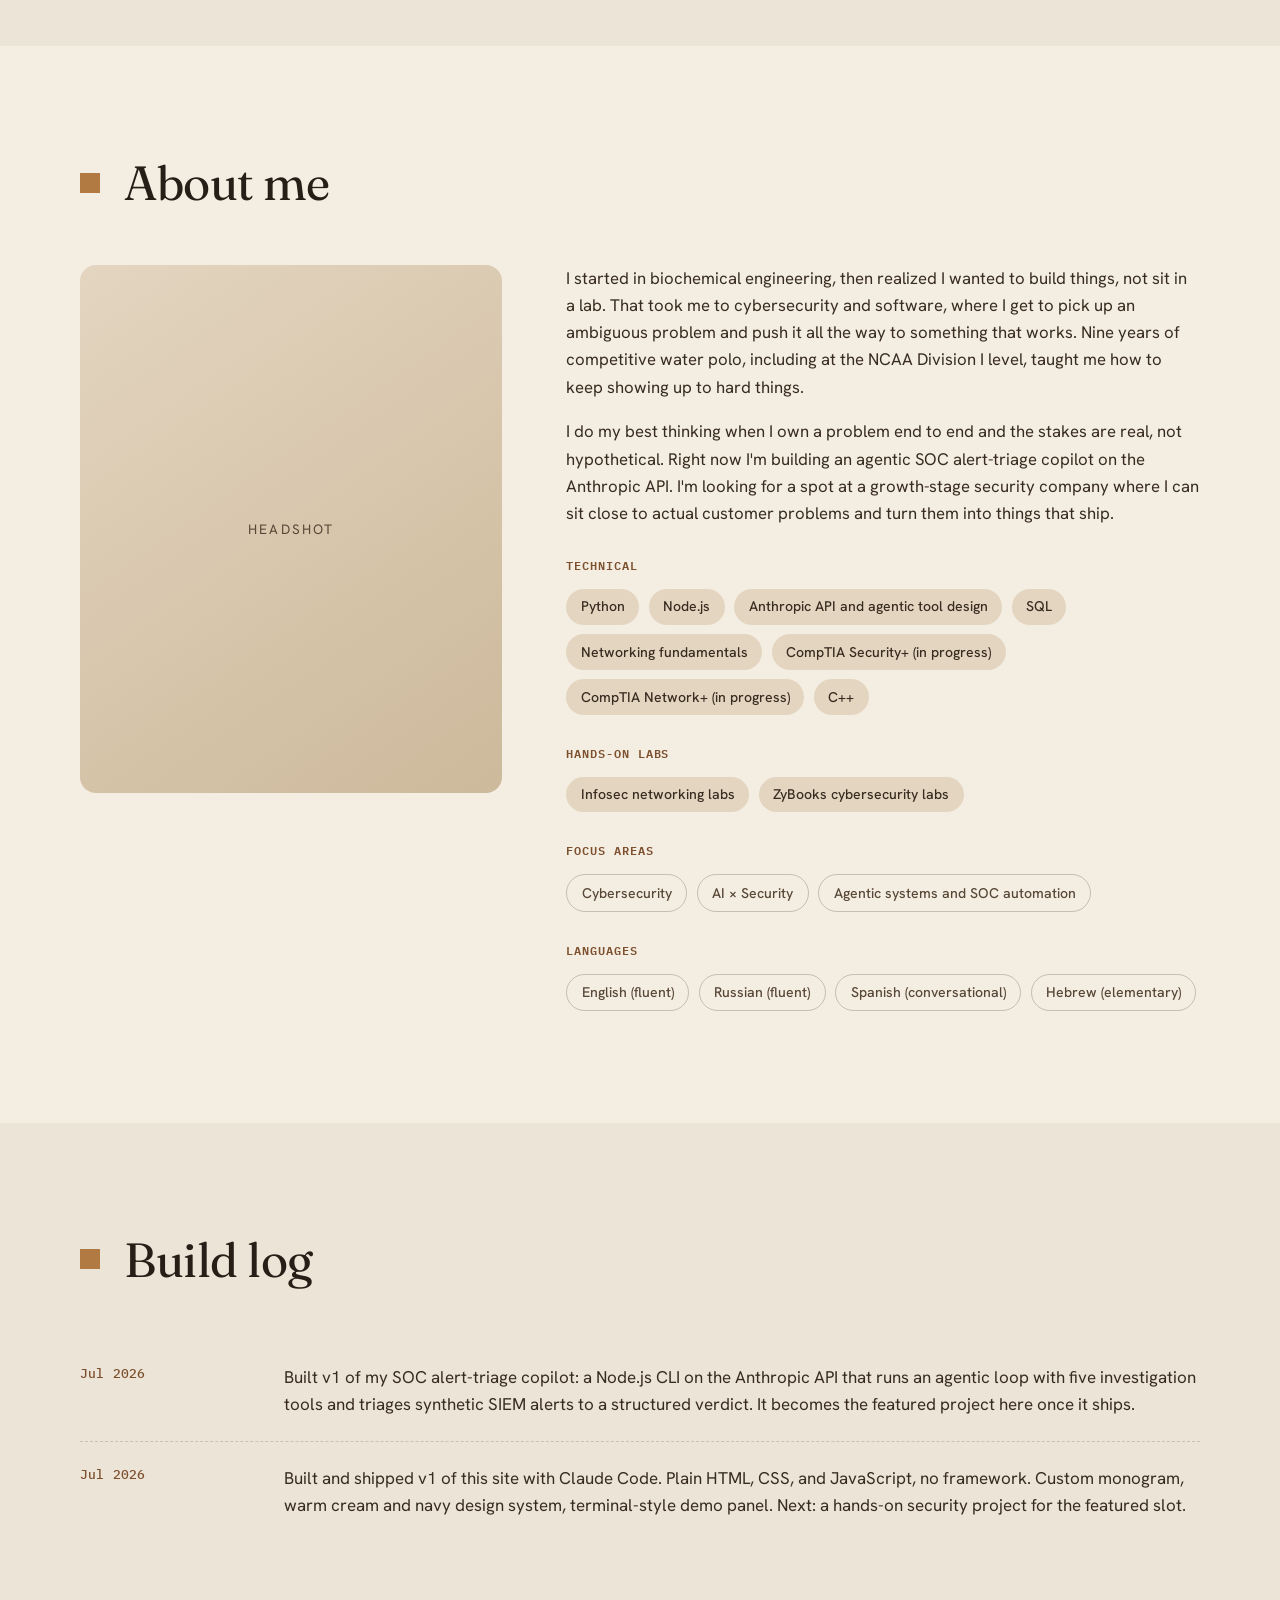
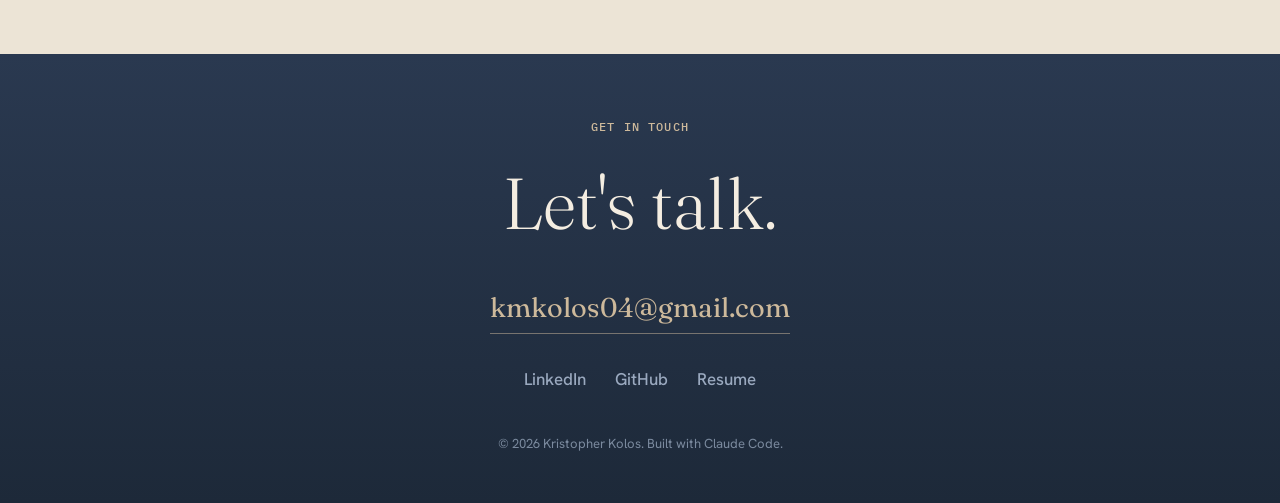
==== commit 1d06faab: "Checkpoint: mono type system + two-page split (home + projects) Co-Authored-By: Claude Opus 4.8 <nor" ====
--- a/index.html
+++ b/index.html
@@ -6,7 +6,7 @@
   <title>Kris Kolos — Cybersecurity & AI</title>
   <meta name="description" content="Kris Kolos — Computer Information Systems senior at Baruch College, concentrating in cybersecurity and focused on security × AI. New York City." />
 
-  <!-- Favicon (simple KK mark) -->
+  <!-- Favicon (KK monogram mark) -->
   <link rel="icon" type="image/svg+xml" href="favicon.svg" />
 
   <!-- Social preview (shown when the link is shared on LinkedIn, iMessage, Slack, etc.)
@@ -16,10 +16,11 @@
   <meta property="og:description" content="Computer Information Systems senior at Baruch College, concentrating in cybersecurity and focused on security × AI. New York City." />
   <meta name="twitter:card" content="summary_large_image" />
 
-  <!-- Fonts: Fraunces (characterful serif for headlines) + Hanken Grotesk (warm, refined sans for body) -->
+  <!-- Type system, three voices:
+       Fraunces (editorial serif, headlines) · Hanken Grotesk (body) · IBM Plex Mono (labels/data, the "machine" voice) -->
   <link rel="preconnect" href="https://fonts.googleapis.com" />
   <link rel="preconnect" href="https://fonts.gstatic.com" crossorigin />
-  <link href="https://fonts.googleapis.com/css2?family=Fraunces:ital,opsz,wght@0,9..144,300..700;1,9..144,400..600&family=Hanken+Grotesk:wght@400;500;600;700&display=swap" rel="stylesheet" />
+  <link href="https://fonts.googleapis.com/css2?family=Fraunces:ital,opsz,wght@0,9..144,300..700;1,9..144,400..600&family=Hanken+Grotesk:wght@400;500;600;700&family=IBM+Plex+Mono:wght@400;500;600&display=swap" rel="stylesheet" />
 
   <link rel="stylesheet" href="styles.css" />
 </head>
@@ -40,8 +41,7 @@
         <span></span><span></span><span></span>
       </button>
       <nav class="nav__links">
-        <a href="#featured">Featured</a>
-        <a href="#work">Projects</a>
+        <a href="projects.html">Projects</a>
         <a href="#about">About</a>
         <a href="#now">Log</a>
         <a href="#contact" class="nav__cta">Contact</a>
@@ -100,90 +100,30 @@
       </div>
     </section>
 
-    <!-- ============ FEATURED PROJECT ============ -->
-    <section class="featured" id="featured">
-      <div class="section__head">
-        <h2 class="section__title">Featured Projects</h2>
-      </div>
-
-      <div class="featured__grid">
-        <div class="featured__text">
-          <h3 class="featured__name">Project Name</h3>
-          <p class="featured__tagline">One sentence on why this mattered and what changed because of it.</p>
-          <dl class="paps">
-            <div><dt>Problem</dt><dd>What was broken or missing. Placeholder text.</dd></div>
-            <div><dt>Approach</dt><dd>How you thought about it. Placeholder text.</dd></div>
-            <div><dt>What I built</dt><dd>The actual thing you made. Placeholder text.</dd></div>
-            <div><dt>Result</dt><dd>The outcome, ideally with a number. Placeholder text.</dd></div>
-          </dl>
-          <a class="proj-link" href="#" target="_blank" rel="noopener">View project / code →</a>
-        </div>
-
-        <!-- Interactive element slot — we'll replace this with your signature piece -->
-        <div class="featured__interactive" id="signature-slot">
+    <!-- ============ SELECTED WORK (teaser → projects.html) ============ -->
+    <section class="workcta" id="work">
+      <div class="workcta__inner">
+        <div class="workcta__text">
+          <h2 class="section__title">Selected work</h2>
+          <p class="workcta__lead">
+            Right now I'm building an agentic SOC alert-triage copilot on the Anthropic API.
+            More projects land here as I ship them.
+          </p>
+          <a class="btn btn--solid workcta__btn" href="projects.html">View projects →</a>
+        </div>
+
+        <div class="workcta__visual">
           <div class="demo">
             <div class="demo__bar">
               <span class="demo__dot"></span><span class="demo__dot"></span><span class="demo__dot"></span>
-              <code>kris@portfolio:~$ demo</code>
+              <code>kris@soc:~$ triage --demo</code>
             </div>
             <div class="demo__stage">
               <button class="demo__btn" id="demoBtn">Run</button>
-              <p class="demo__readout" id="demoReadout">&gt; signature project loads here — coming soon</p>
+              <p class="demo__readout" id="demoReadout">&gt; featured project: SOC alert-triage copilot</p>
             </div>
           </div>
         </div>
-      </div>
-    </section>
-
-    <!-- ============ SELECTED WORK GRID ============ -->
-    <section class="work" id="work">
-      <div class="section__head">
-        <h2 class="section__title">Other Projects</h2>
-      </div>
-
-      <div class="work__grid">
-        <!-- Card template — duplicate this block to add a project -->
-        <article class="card">
-          <header class="card__head">
-            <h3 class="card__title">Project Two</h3>
-            <span class="card__tag">Tag</span>
-          </header>
-          <dl class="paps paps--compact">
-            <div><dt>Problem</dt><dd>Placeholder.</dd></div>
-            <div><dt>Approach</dt><dd>Placeholder.</dd></div>
-            <div><dt>What I built</dt><dd>Placeholder.</dd></div>
-            <div><dt>Result</dt><dd>Placeholder.</dd></div>
-          </dl>
-          <a class="proj-link" href="#" target="_blank" rel="noopener">View project / code →</a>
-        </article>
-
-        <article class="card">
-          <header class="card__head">
-            <h3 class="card__title">Project Three</h3>
-            <span class="card__tag">Tag</span>
-          </header>
-          <dl class="paps paps--compact">
-            <div><dt>Problem</dt><dd>Placeholder.</dd></div>
-            <div><dt>Approach</dt><dd>Placeholder.</dd></div>
-            <div><dt>What I built</dt><dd>Placeholder.</dd></div>
-            <div><dt>Result</dt><dd>Placeholder.</dd></div>
-          </dl>
-          <a class="proj-link" href="#" target="_blank" rel="noopener">View project / code →</a>
-        </article>
-
-        <article class="card">
-          <header class="card__head">
-            <h3 class="card__title">Project Four</h3>
-            <span class="card__tag">Tag</span>
-          </header>
-          <dl class="paps paps--compact">
-            <div><dt>Problem</dt><dd>Placeholder.</dd></div>
-            <div><dt>Approach</dt><dd>Placeholder.</dd></div>
-            <div><dt>What I built</dt><dd>Placeholder.</dd></div>
-            <div><dt>Result</dt><dd>Placeholder.</dd></div>
-          </dl>
-          <a class="proj-link" href="#" target="_blank" rel="noopener">View project / code →</a>
-        </article>
       </div>
     </section>
 
--- a/styles.css
+++ b/styles.css
@@ -24,9 +24,10 @@
   --ink:        var(--espresso);
   --bg:         var(--cream);
 
-  /* Type */
+  /* Type — three voices: editorial serif, body sans, "machine" mono */
   --serif: "Fraunces", Georgia, serif;
   --sans:  "Hanken Grotesk", system-ui, -apple-system, sans-serif;
+  --mono:  "IBM Plex Mono", ui-monospace, "Cascadia Code", Consolas, monospace;
 
   /* Layout */
   --maxw: 1120px;
@@ -65,6 +66,13 @@
 
 em { font-style: italic; color: var(--accent-bright); }
 
+/* Accessibility: visible keyboard focus (quality floor) */
+:focus-visible {
+  outline: 2px solid var(--accent-bright);
+  outline-offset: 3px;
+  border-radius: 4px;
+}
+
 /* ---------- Shared section scaffolding ---------- */
 section, .colophon { padding: clamp(3.5rem, 9vw, 7rem) var(--pad); }
 
@@ -86,6 +94,16 @@
   font-size: clamp(1.9rem, 5vw, 3rem);
   line-height: 1.05;
   letter-spacing: -0.01em;
+}
+/* Signature mark: the logo's amber square, echoed before each section title */
+.section__title::before {
+  content: "";
+  display: inline-block;
+  width: 0.42em;
+  height: 0.42em;
+  background: var(--accent-bright);
+  margin-right: 0.5em;
+  vertical-align: 0.16em;
 }
 
 /* ===================================================================
@@ -149,6 +167,8 @@
   transition: width 0.25s ease;
 }
 .nav__links a:not(.nav__cta):hover::after { width: 100%; }
+.nav__links a.active { color: var(--espresso); font-weight: 600; }
+.nav__links a.active:not(.nav__cta)::after { width: 100%; }
 
 .nav__cta {
   background: var(--navy-deep);
@@ -187,12 +207,23 @@
 .hero__inner { max-width: var(--maxw); margin: 0 auto; width: 100%; }
 
 .hero__eyebrow {
-  font-size: 0.85rem;
-  letter-spacing: 0.16em;
-  text-transform: uppercase;
-  color: var(--grey);
-  font-weight: 600;
+  font-family: var(--mono);
+  font-size: 0.8rem;
+  letter-spacing: 0.04em;
+  text-transform: uppercase;
+  color: var(--brown);
+  font-weight: 500;
   margin-bottom: 1.5rem;
+  display: inline-flex;
+  align-items: center;
+  gap: 0.55rem;
+}
+.hero__eyebrow::before {
+  content: "";
+  width: 0.5rem;
+  height: 0.5rem;
+  background: var(--accent-bright);
+  flex-shrink: 0;
 }
 
 .hero__headline {
@@ -244,7 +275,8 @@
   display: inline-flex;
   align-items: center;
   gap: 0.55rem;
-  font-size: 0.9rem;
+  font-family: var(--mono);
+  font-size: 0.8rem;
   font-weight: 500;
   color: var(--brown-deep);
   background: color-mix(in srgb, var(--beige) 70%, transparent);
@@ -269,13 +301,68 @@
   position: absolute;
   bottom: 2rem; left: 50%;
   transform: translateX(-50%);
-  font-size: 0.75rem;
-  letter-spacing: 0.2em;
+  font-family: var(--mono);
+  font-size: 0.68rem;
+  letter-spacing: 0.16em;
   text-transform: uppercase;
   color: var(--grey);
   animation: bob 2s ease-in-out infinite;
 }
 @keyframes bob { 0%,100%{transform:translate(-50%,0)} 50%{transform:translate(-50%,6px)} }
+
+/* ===================================================================
+   PAGE HEADER (projects.html)
+   =================================================================== */
+.pagehead { padding: clamp(2.5rem, 7vw, 5rem) var(--pad) clamp(1.5rem, 4vw, 2.5rem); }
+.pagehead__inner { max-width: var(--maxw); margin: 0 auto; }
+.pagehead__title {
+  font-family: var(--serif);
+  font-weight: 340;
+  font-size: clamp(2.6rem, 7vw, 4.5rem);
+  line-height: 1.02;
+  letter-spacing: -0.026em;
+}
+.pagehead__lead {
+  margin-top: 1.1rem;
+  color: var(--brown);
+  font-size: clamp(1.05rem, 2.2vw, 1.25rem);
+  max-width: 48ch;
+}
+
+/* ===================================================================
+   SELECTED WORK TEASER (home → projects.html)
+   =================================================================== */
+.workcta { background: var(--cream-2); }
+.workcta__inner {
+  max-width: var(--maxw);
+  margin: 0 auto;
+  display: grid;
+  grid-template-columns: 1fr 1fr;
+  gap: clamp(2rem, 5vw, 4rem);
+  align-items: center;
+}
+.workcta__lead { margin: 1rem 0 1.8rem; color: var(--brown); font-size: 1.1rem; max-width: 46ch; }
+
+/* Media placeholder for a featured project's screenshot/demo */
+.mediaslot {
+  min-height: 320px;
+  border: 1.5px dashed color-mix(in srgb, var(--brown) 32%, transparent);
+  border-radius: var(--radius);
+  background: color-mix(in srgb, var(--beige) 40%, transparent);
+  display: flex;
+  flex-direction: column;
+  align-items: center;
+  justify-content: center;
+  gap: 0.4rem;
+}
+.mediaslot__label {
+  font-family: var(--mono);
+  font-size: 0.75rem;
+  letter-spacing: 0.08em;
+  text-transform: uppercase;
+  color: var(--accent);
+}
+.mediaslot__note { font-family: var(--mono); font-size: 0.72rem; color: var(--grey); }
 
 /* ===================================================================
    CREDENTIALS STRIP
@@ -302,8 +389,9 @@
 }
 .creds__item:last-child { border-right: 0; }
 .creds__label {
-  font-size: 0.7rem;
-  letter-spacing: 0.14em;
+  font-family: var(--mono);
+  font-size: 0.68rem;
+  letter-spacing: 0.06em;
   text-transform: uppercase;
   color: var(--accent);
   font-weight: 600;
@@ -350,12 +438,13 @@
   padding-left: 1rem;
 }
 .paps dt {
-  font-size: 0.72rem;
-  letter-spacing: 0.14em;
+  font-family: var(--mono);
+  font-size: 0.68rem;
+  letter-spacing: 0.05em;
   text-transform: uppercase;
   color: var(--accent);
   font-weight: 600;
-  margin-bottom: 0.2rem;
+  margin-bottom: 0.25rem;
 }
 .paps dd { color: var(--brown-deep); }
 .paps--compact { gap: 0.7rem; }
@@ -387,7 +476,7 @@
 .demo__dot:nth-child(3) { background: var(--slate); }
 .demo__bar code {
   margin-left: 8px;
-  font: 500 0.78rem/1 ui-monospace, "Cascadia Code", Consolas, monospace;
+  font: 500 0.78rem/1 var(--mono);
   color: var(--slate);
   letter-spacing: 0.02em;
 }
@@ -408,7 +497,7 @@
 .demo__readout {
   margin-top: 1.4rem;
   color: var(--slate);
-  font: 500 0.9rem/1.6 ui-monospace, "Cascadia Code", Consolas, monospace;
+  font: 500 0.9rem/1.6 var(--mono);
 }
 
 /* ===================================================================
@@ -445,12 +534,13 @@
   font-size: 1.35rem;
 }
 .card__tag {
-  font-size: 0.7rem;
-  letter-spacing: 0.1em;
+  font-family: var(--mono);
+  font-size: 0.66rem;
+  letter-spacing: 0.04em;
   text-transform: uppercase;
   color: var(--brown);
   background: var(--beige);
-  padding: 0.25rem 0.6rem;
+  padding: 0.28rem 0.6rem;
   border-radius: 100px;
 }
 
@@ -496,7 +586,7 @@
   border-top: 1px dashed color-mix(in srgb, var(--brown) 22%, transparent);
 }
 .log__item:first-child { border-top: 0; }
-.log__date { font-size: 0.85rem; color: var(--accent); font-weight: 600; letter-spacing: 0.04em; }
+.log__date { font-family: var(--mono); font-size: 0.8rem; color: var(--accent); font-weight: 500; letter-spacing: 0.01em; }
 .log__text { color: var(--brown-deep); }
 
 /* ===================================================================
@@ -541,9 +631,12 @@
 .about__photoframe img { width: 100%; height: 100%; object-fit: cover; }
 .about__body p { margin-bottom: 1.1rem; font-size: 1.05rem; color: var(--brown-deep); }
 .about__skillshead {
-  font-family: var(--serif);
-  font-weight: 500;
-  font-size: 1.15rem;
+  font-family: var(--mono);
+  font-weight: 600;
+  font-size: 0.72rem;
+  letter-spacing: 0.08em;
+  text-transform: uppercase;
+  color: var(--accent);
   margin: 1.8rem 0 0.9rem;
 }
 .skills {
@@ -578,11 +671,12 @@
 }
 .contact__inner { max-width: var(--maxw); margin: 0 auto; }
 .contact__kicker {
-  font-size: 0.78rem;
-  letter-spacing: 0.18em;
+  font-family: var(--mono);
+  font-size: 0.72rem;
+  letter-spacing: 0.1em;
   text-transform: uppercase;
   color: var(--beige-deep);
-  font-weight: 600;
+  font-weight: 500;
 }
 .contact__headline {
   font-family: var(--serif);
@@ -638,6 +732,7 @@
 
   .featured__grid { grid-template-columns: 1fr; }
   .featured__interactive { position: static; }
+  .workcta__inner { grid-template-columns: 1fr; }
   .about__grid { grid-template-columns: 1fr; }
   .about__photo { max-width: 280px; }
 
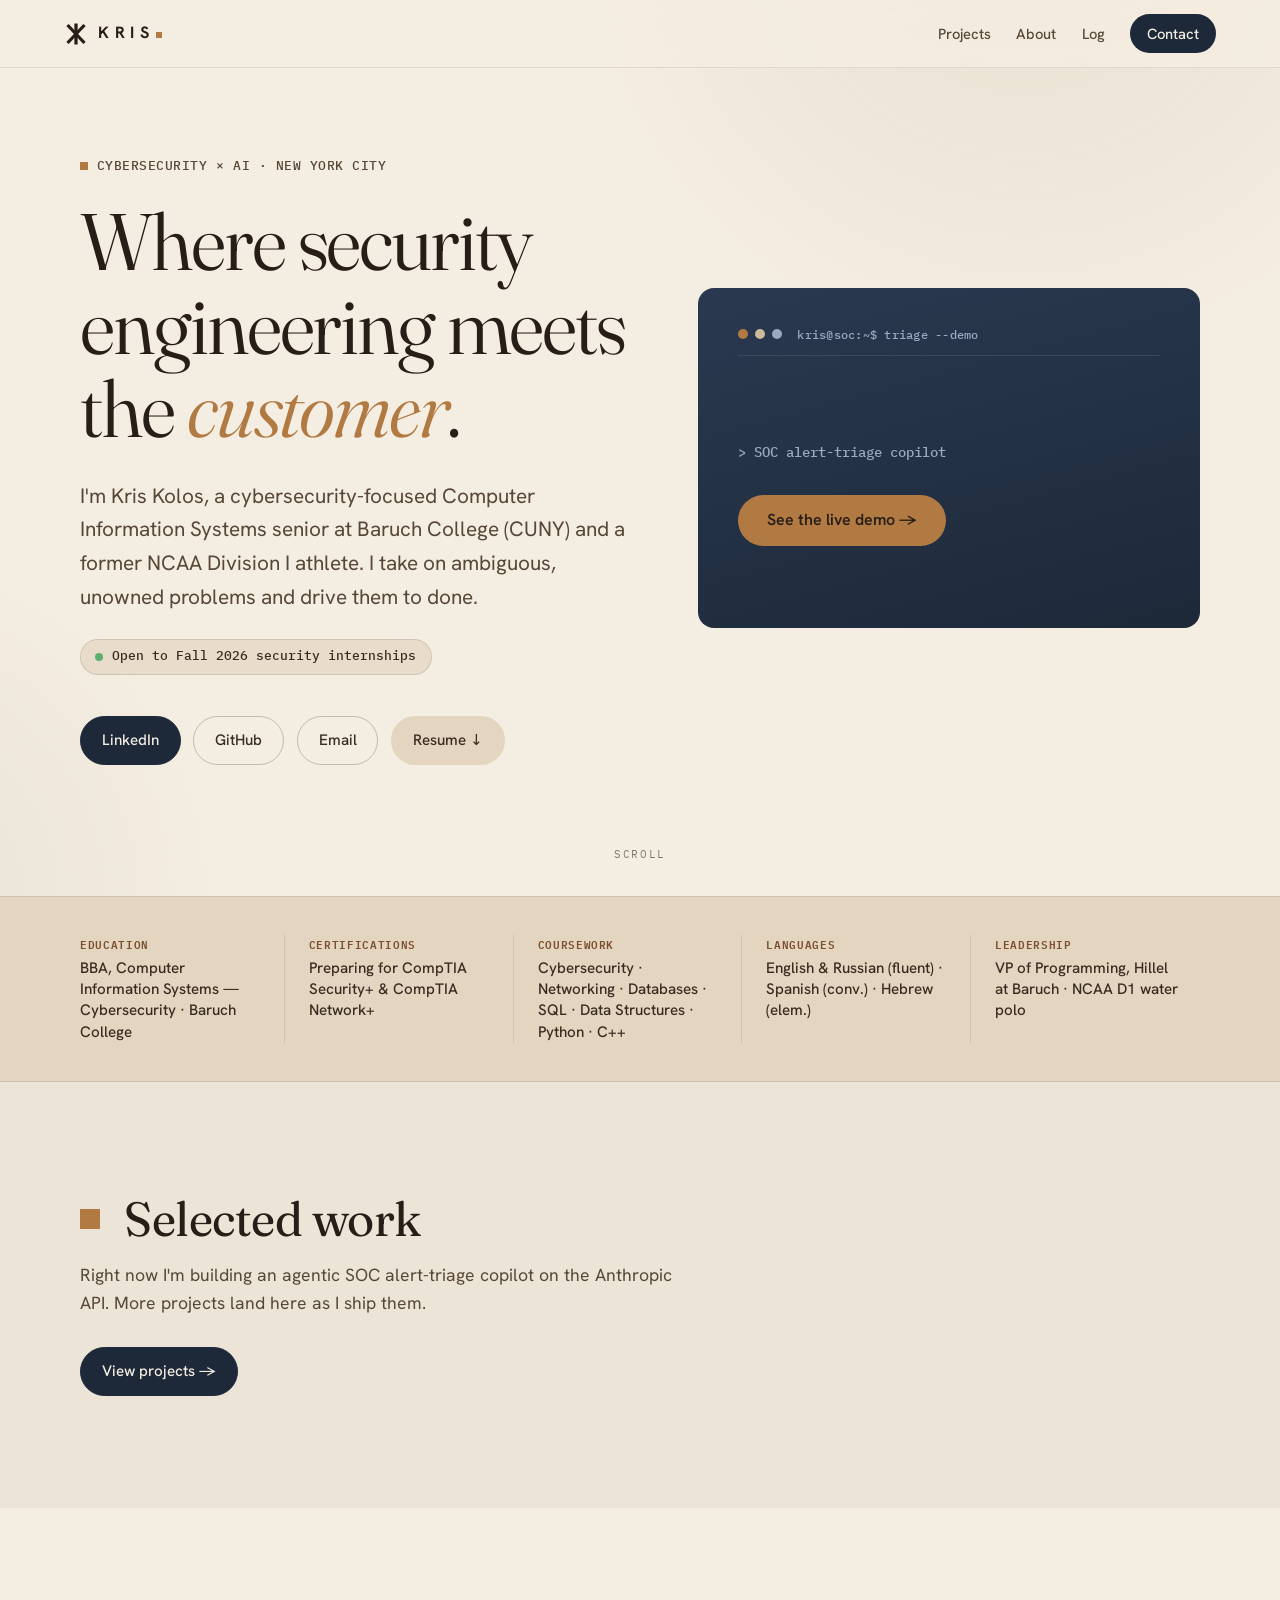
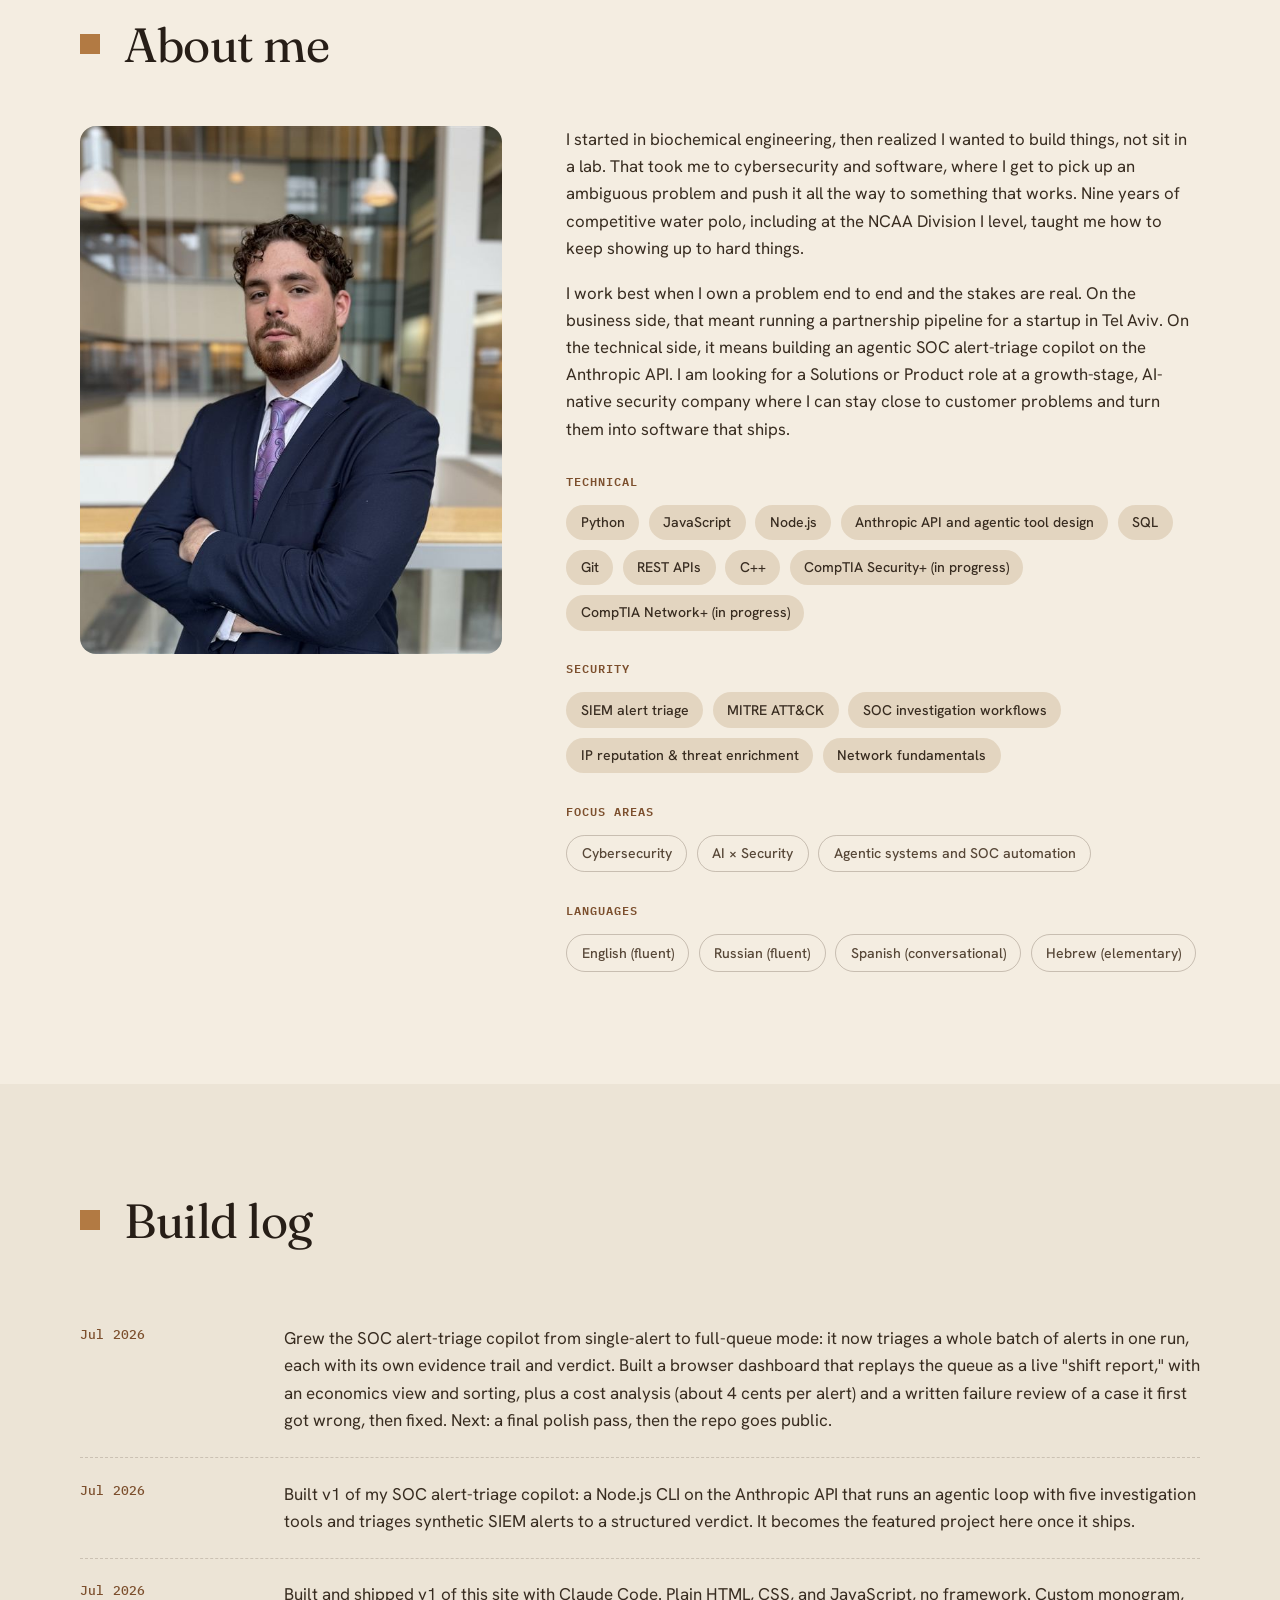
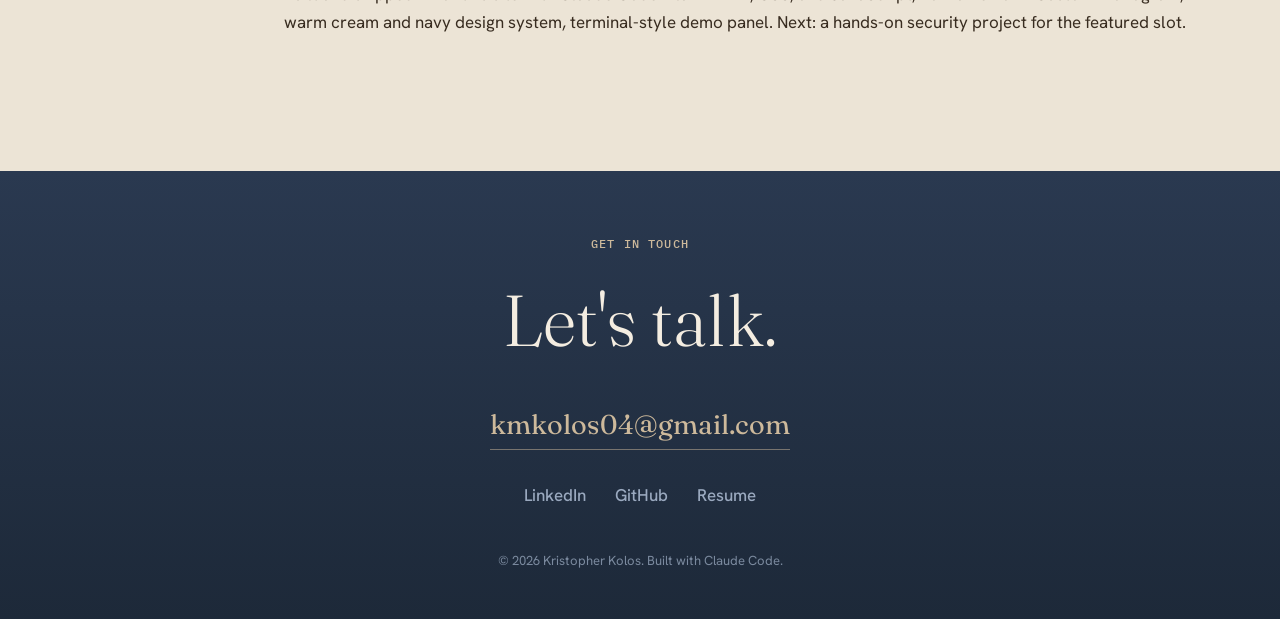
==== commit a6f3e4a7: "Finalize portfolio for deploy: copilot writeup, live demo, headshot, new resume, hero teaser Co-Auth" ====
--- a/index.html
+++ b/index.html
@@ -22,7 +22,7 @@
   <link rel="preconnect" href="https://fonts.gstatic.com" crossorigin />
   <link href="https://fonts.googleapis.com/css2?family=Fraunces:ital,opsz,wght@0,9..144,300..700;1,9..144,400..600&family=Hanken+Grotesk:wght@400;500;600;700&family=IBM+Plex+Mono:wght@400;500;600&display=swap" rel="stylesheet" />
 
-  <link rel="stylesheet" href="styles.css" />
+  <link rel="stylesheet" href="styles.css?v=2" />
 </head>
 <body>
 
@@ -51,79 +51,79 @@
 
   <main>
 
-    <!-- ============ HERO ============ -->
+    <!-- ============ HERO (two columns: pitch + live terminal) ============ -->
     <section class="hero">
-      <div class="hero__inner">
-        <p class="hero__eyebrow">Cybersecurity × AI · New York City</p>
-        <h1 class="hero__headline">
-          Studying how to defend systems — and the <em>AI</em> that's starting to run them.
-        </h1>
-        <p class="hero__sub">
-          I'm Kris Kolos, a cybersecurity-focused Computer Information Systems senior at
-          Baruch College (CUNY) and a former NCAA Division I athlete. I take on ambiguous,
-          unowned problems and drive them to done.
-        </p>
-        <p class="hero__status"><span class="hero__dot"></span> Open to Fall 2026 security internships</p>
-        <div class="hero__links">
-          <a class="btn btn--solid" href="https://www.linkedin.com/in/KKOLOS" target="_blank" rel="noopener">LinkedIn</a>
-          <a class="btn" href="https://github.com/KMKolos" target="_blank" rel="noopener">GitHub</a>
-          <a class="btn" href="mailto:kmkolos04@gmail.com">Email</a>
-          <a class="btn btn--ghost" href="resume.pdf" target="_blank" rel="noopener">Resume ↓</a>
-        </div>
-      </div>
-      <div class="hero__scroll">Scroll</div>
-    </section>
-
-    <!-- ============ CREDENTIALS STRIP (fast-credibility row) ============ -->
-    <section class="creds" aria-label="Credentials at a glance">
-      <div class="creds__inner">
-        <div class="creds__item">
-          <span class="creds__label">Education</span>
-          <span class="creds__value">BBA, Computer Information Systems — Cybersecurity · Baruch College</span>
-        </div>
-        <div class="creds__item">
-          <span class="creds__label">Certifications</span>
-          <span class="creds__value">Preparing for CompTIA Security+ &amp; CompTIA Network+</span>
-        </div>
-        <div class="creds__item">
-          <span class="creds__label">Coursework</span>
-          <span class="creds__value">Cybersecurity · Networking · Databases · SQL · Data Structures · Python · C++</span>
-        </div>
-        <div class="creds__item">
-          <span class="creds__label">Languages</span>
-          <span class="creds__value">English &amp; Russian (fluent) · Spanish (conv.) · Hebrew (elem.)</span>
-        </div>
-        <div class="creds__item">
-          <span class="creds__label">Leadership</span>
-          <span class="creds__value">VP of Programming, Hillel at Baruch · NCAA D1 water polo</span>
-        </div>
-      </div>
-    </section>
-
-    <!-- ============ SELECTED WORK (teaser → projects.html) ============ -->
-    <section class="workcta" id="work">
-      <div class="workcta__inner">
-        <div class="workcta__text">
-          <h2 class="section__title">Selected work</h2>
-          <p class="workcta__lead">
-            Right now I'm building an agentic SOC alert-triage copilot on the Anthropic API.
-            More projects land here as I ship them.
+      <div class="hero__grid">
+        <div class="hero__inner">
+          <p class="hero__eyebrow">Cybersecurity × AI · New York City</p>
+          <h1 class="hero__headline">
+            Where security engineering meets the <em>customer</em>.
+          </h1>
+          <p class="hero__sub">
+            I'm Kris Kolos, a cybersecurity-focused Computer Information Systems senior at
+            Baruch College (CUNY) and a former NCAA Division I athlete. I take on ambiguous,
+            unowned problems and drive them to done.
           </p>
-          <a class="btn btn--solid workcta__btn" href="projects.html">View projects →</a>
-        </div>
-
-        <div class="workcta__visual">
+          <p class="hero__status"><span class="hero__dot"></span> Open to Fall 2026 security internships</p>
+          <div class="hero__links">
+            <a class="btn btn--solid" href="https://www.linkedin.com/in/KKOLOS" target="_blank" rel="noopener">LinkedIn</a>
+            <a class="btn" href="https://github.com/KMKolos" target="_blank" rel="noopener">GitHub</a>
+            <a class="btn" href="mailto:kmkolos04@gmail.com">Email</a>
+            <a class="btn btn--ghost" href="resume.pdf?v=2" target="_blank" rel="noopener">Resume ↓</a>
+          </div>
+        </div>
+
+        <div class="hero__visual">
           <div class="demo">
             <div class="demo__bar">
               <span class="demo__dot"></span><span class="demo__dot"></span><span class="demo__dot"></span>
               <code>kris@soc:~$ triage --demo</code>
             </div>
-            <div class="demo__stage">
-              <button class="demo__btn" id="demoBtn">Run</button>
-              <p class="demo__readout" id="demoReadout">&gt; featured project: SOC alert-triage copilot</p>
+            <div class="demo__stage demo__stage--teaser">
+              <p class="demo__readout">&gt; SOC alert-triage copilot</p>
+              <a class="demo__btn demo__cta" href="projects.html#featured">See the live demo →</a>
             </div>
           </div>
         </div>
+      </div>
+      <div class="hero__scroll">Scroll</div>
+    </section>
+
+    <!-- ============ CREDENTIALS STRIP (fast-credibility row) ============ -->
+    <section class="creds" aria-label="Credentials at a glance">
+      <div class="creds__inner">
+        <div class="creds__item">
+          <span class="creds__label">Education</span>
+          <span class="creds__value">BBA, Computer Information Systems — Cybersecurity · Baruch College</span>
+        </div>
+        <div class="creds__item">
+          <span class="creds__label">Certifications</span>
+          <span class="creds__value">Preparing for CompTIA Security+ &amp; CompTIA Network+</span>
+        </div>
+        <div class="creds__item">
+          <span class="creds__label">Coursework</span>
+          <span class="creds__value">Cybersecurity · Networking · Databases · SQL · Data Structures · Python · C++</span>
+        </div>
+        <div class="creds__item">
+          <span class="creds__label">Languages</span>
+          <span class="creds__value">English &amp; Russian (fluent) · Spanish (conv.) · Hebrew (elem.)</span>
+        </div>
+        <div class="creds__item">
+          <span class="creds__label">Leadership</span>
+          <span class="creds__value">VP of Programming, Hillel at Baruch · NCAA D1 water polo</span>
+        </div>
+      </div>
+    </section>
+
+    <!-- ============ SELECTED WORK (teaser → projects.html) ============ -->
+    <section class="workcta" id="work">
+      <div class="workcta__inner">
+        <h2 class="section__title">Selected work</h2>
+        <p class="workcta__lead">
+          Right now I'm building an agentic SOC alert-triage copilot on the Anthropic API.
+          More projects land here as I ship them.
+        </p>
+        <a class="btn btn--solid workcta__btn" href="projects.html">View projects →</a>
       </div>
     </section>
 
@@ -136,7 +136,7 @@
       <div class="about__grid">
         <div class="about__photo">
           <div class="about__photoframe" id="headshot">
-            <span>Headshot</span>
+            <img src="headshot.jpg?v=1" alt="Kris Kolos" />
           </div>
         </div>
         <div class="about__body">
@@ -148,28 +148,34 @@
             showing up to hard things.
           </p>
           <p>
-            I do my best thinking when I own a problem end to end and the stakes are real, not
-            hypothetical. Right now I'm building an agentic SOC alert-triage copilot on the
-            Anthropic API. I'm looking for a spot at a growth-stage security company where I can
-            sit close to actual customer problems and turn them into things that ship.
+            I work best when I own a problem end to end and the stakes are real. On the business
+            side, that meant running a partnership pipeline for a startup in Tel Aviv. On the
+            technical side, it means building an agentic SOC alert-triage copilot on the Anthropic
+            API. I am looking for a Solutions or Product role at a growth-stage, AI-native security
+            company where I can stay close to customer problems and turn them into software that ships.
           </p>
 
           <h3 class="about__skillshead">Technical</h3>
           <ul class="skills">
             <li>Python</li>
+            <li>JavaScript</li>
             <li>Node.js</li>
             <li>Anthropic API and agentic tool design</li>
             <li>SQL</li>
-            <li>Networking fundamentals</li>
+            <li>Git</li>
+            <li>REST APIs</li>
+            <li>C++</li>
             <li>CompTIA Security+ (in progress)</li>
             <li>CompTIA Network+ (in progress)</li>
-            <li>C++</li>
-          </ul>
-
-          <h3 class="about__skillshead">Hands-on labs</h3>
+          </ul>
+
+          <h3 class="about__skillshead">Security</h3>
           <ul class="skills">
-            <li>Infosec networking labs</li>
-            <li>ZyBooks cybersecurity labs</li>
+            <li>SIEM alert triage</li>
+            <li>MITRE ATT&amp;CK</li>
+            <li>SOC investigation workflows</li>
+            <li>IP reputation &amp; threat enrichment</li>
+            <li>Network fundamentals</li>
           </ul>
 
           <h3 class="about__skillshead">Focus areas</h3>
@@ -198,6 +204,10 @@
 
       <ol class="log">
         <!-- To add an entry: copy a log__item block and paste it at the TOP (newest first) -->
+        <li class="log__item">
+          <time class="log__date">Jul 2026</time>
+          <p class="log__text">Grew the SOC alert-triage copilot from single-alert to full-queue mode: it now triages a whole batch of alerts in one run, each with its own evidence trail and verdict. Built a browser dashboard that replays the queue as a live "shift report," with an economics view and sorting, plus a cost analysis (about 4 cents per alert) and a written failure review of a case it first got wrong, then fixed. Next: a final polish pass, then the repo goes public.</p>
+        </li>
         <li class="log__item">
           <time class="log__date">Jul 2026</time>
           <p class="log__text">Built v1 of my SOC alert-triage copilot: a Node.js CLI on the Anthropic API that runs an agentic loop with five investigation tools and triages synthetic SIEM alerts to a structured verdict. It becomes the featured project here once it ships.</p>
@@ -251,7 +261,7 @@
       <div class="contact__links">
         <a href="https://www.linkedin.com/in/KKOLOS" target="_blank" rel="noopener">LinkedIn</a>
         <a href="https://github.com/KMKolos" target="_blank" rel="noopener">GitHub</a>
-        <a href="resume.pdf" target="_blank" rel="noopener">Resume</a>
+        <a href="resume.pdf?v=2" target="_blank" rel="noopener">Resume</a>
       </div>
       <p class="contact__fine">© <span id="year"></span> Kristopher Kolos. Built with Claude Code.</p>
     </div>
--- a/styles.css
+++ b/styles.css
@@ -204,7 +204,17 @@
   position: relative;
   padding-top: clamp(2rem, 6vw, 4rem);
 }
-.hero__inner { max-width: var(--maxw); margin: 0 auto; width: 100%; }
+.hero__grid {
+  max-width: var(--maxw);
+  margin: 0 auto;
+  width: 100%;
+  display: grid;
+  grid-template-columns: 1.05fr 0.95fr;
+  gap: clamp(2rem, 5vw, 4.5rem);
+  align-items: center;
+}
+.hero__inner { width: 100%; }
+.hero__visual { width: 100%; }
 
 .hero__eyebrow {
   font-family: var(--mono);
@@ -333,15 +343,8 @@
    SELECTED WORK TEASER (home → projects.html)
    =================================================================== */
 .workcta { background: var(--cream-2); }
-.workcta__inner {
-  max-width: var(--maxw);
-  margin: 0 auto;
-  display: grid;
-  grid-template-columns: 1fr 1fr;
-  gap: clamp(2rem, 5vw, 4rem);
-  align-items: center;
-}
-.workcta__lead { margin: 1rem 0 1.8rem; color: var(--brown); font-size: 1.1rem; max-width: 46ch; }
+.workcta__inner { max-width: var(--maxw); margin: 0 auto; }
+.workcta__lead { margin: 1rem 0 1.8rem; color: var(--brown); font-size: 1.1rem; max-width: 60ch; }
 
 /* Media placeholder for a featured project's screenshot/demo */
 .mediaslot {
@@ -363,6 +366,21 @@
   color: var(--accent);
 }
 .mediaslot__note { font-family: var(--mono); font-size: 0.72rem; color: var(--grey); }
+/* Live-demo variant: the dashed placeholder becomes a solid frame holding the
+   self-contained SOC replay (soc-demo.html) in an iframe. */
+.mediaslot--live {
+  padding: 0;
+  border: 1px solid color-mix(in srgb, var(--navy) 55%, transparent);
+  background: var(--navy-deep);
+  overflow: hidden;
+  min-height: 0;
+}
+.mediaslot--live iframe {
+  display: block;
+  width: 100%;
+  height: 480px;
+  border: 0;
+}
 
 /* ===================================================================
    CREDENTIALS STRIP
@@ -481,6 +499,16 @@
   letter-spacing: 0.02em;
 }
 .demo__stage { text-align: center; margin: auto 0; }
+.demo__stage--teaser {
+  text-align: left;
+  margin: auto 0;
+  display: flex;
+  flex-direction: column;
+  align-items: flex-start;
+  gap: 2rem;
+}
+.demo__stage--teaser .demo__readout { margin: 0; }
+.demo__cta { display: inline-block; text-decoration: none; }
 .demo__btn {
   font-family: var(--sans);
   font-weight: 600;
@@ -542,6 +570,31 @@
   background: var(--beige);
   padding: 0.28rem 0.6rem;
   border-radius: 100px;
+}
+
+/* Single centered "Next Project" placeholder slot */
+.work__grid--single { display: flex; justify-content: center; }
+.card--next {
+  max-width: 400px;
+  width: 100%;
+  min-height: 190px;
+  background: transparent;
+  border: 1.5px dashed color-mix(in srgb, var(--brown) 32%, transparent);
+  display: flex;
+  flex-direction: column;
+  align-items: center;
+  justify-content: center;
+  gap: 0.5rem;
+  text-align: center;
+}
+.card--next:hover { transform: none; box-shadow: none; border-color: var(--beige-deep); }
+.card--next .card__title { color: var(--brown); }
+.card__next-note {
+  font-family: var(--mono);
+  font-size: 0.72rem;
+  letter-spacing: 0.08em;
+  text-transform: uppercase;
+  color: var(--grey);
 }
 
 /* ===================================================================
@@ -730,9 +783,12 @@
   .nav__links a { width: 100%; padding: 0.7rem 0; }
   .nav__cta { margin-top: 0.5rem; }
 
+  .hero { min-height: auto; }
+  .hero__grid { grid-template-columns: 1fr; gap: 2.2rem; }
+  .hero__scroll { display: none; }
+
   .featured__grid { grid-template-columns: 1fr; }
   .featured__interactive { position: static; }
-  .workcta__inner { grid-template-columns: 1fr; }
   .about__grid { grid-template-columns: 1fr; }
   .about__photo { max-width: 280px; }
 
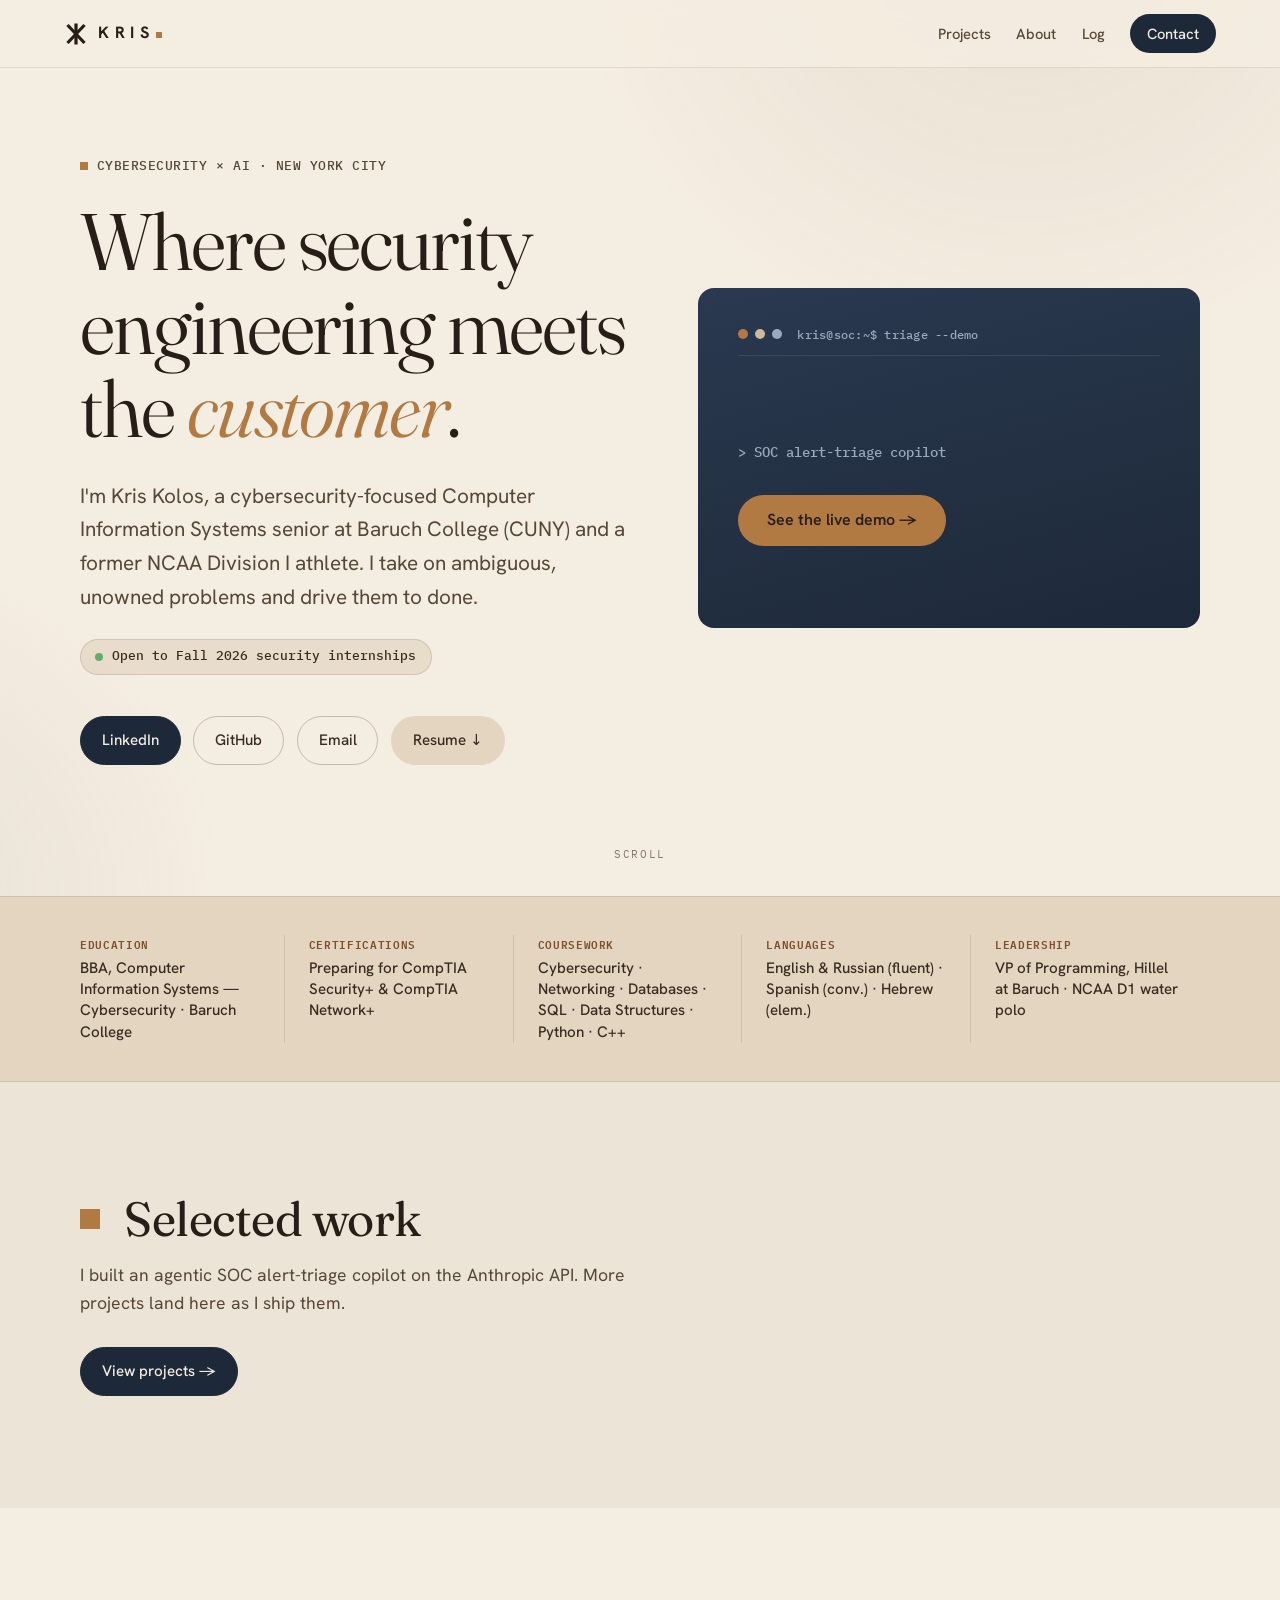
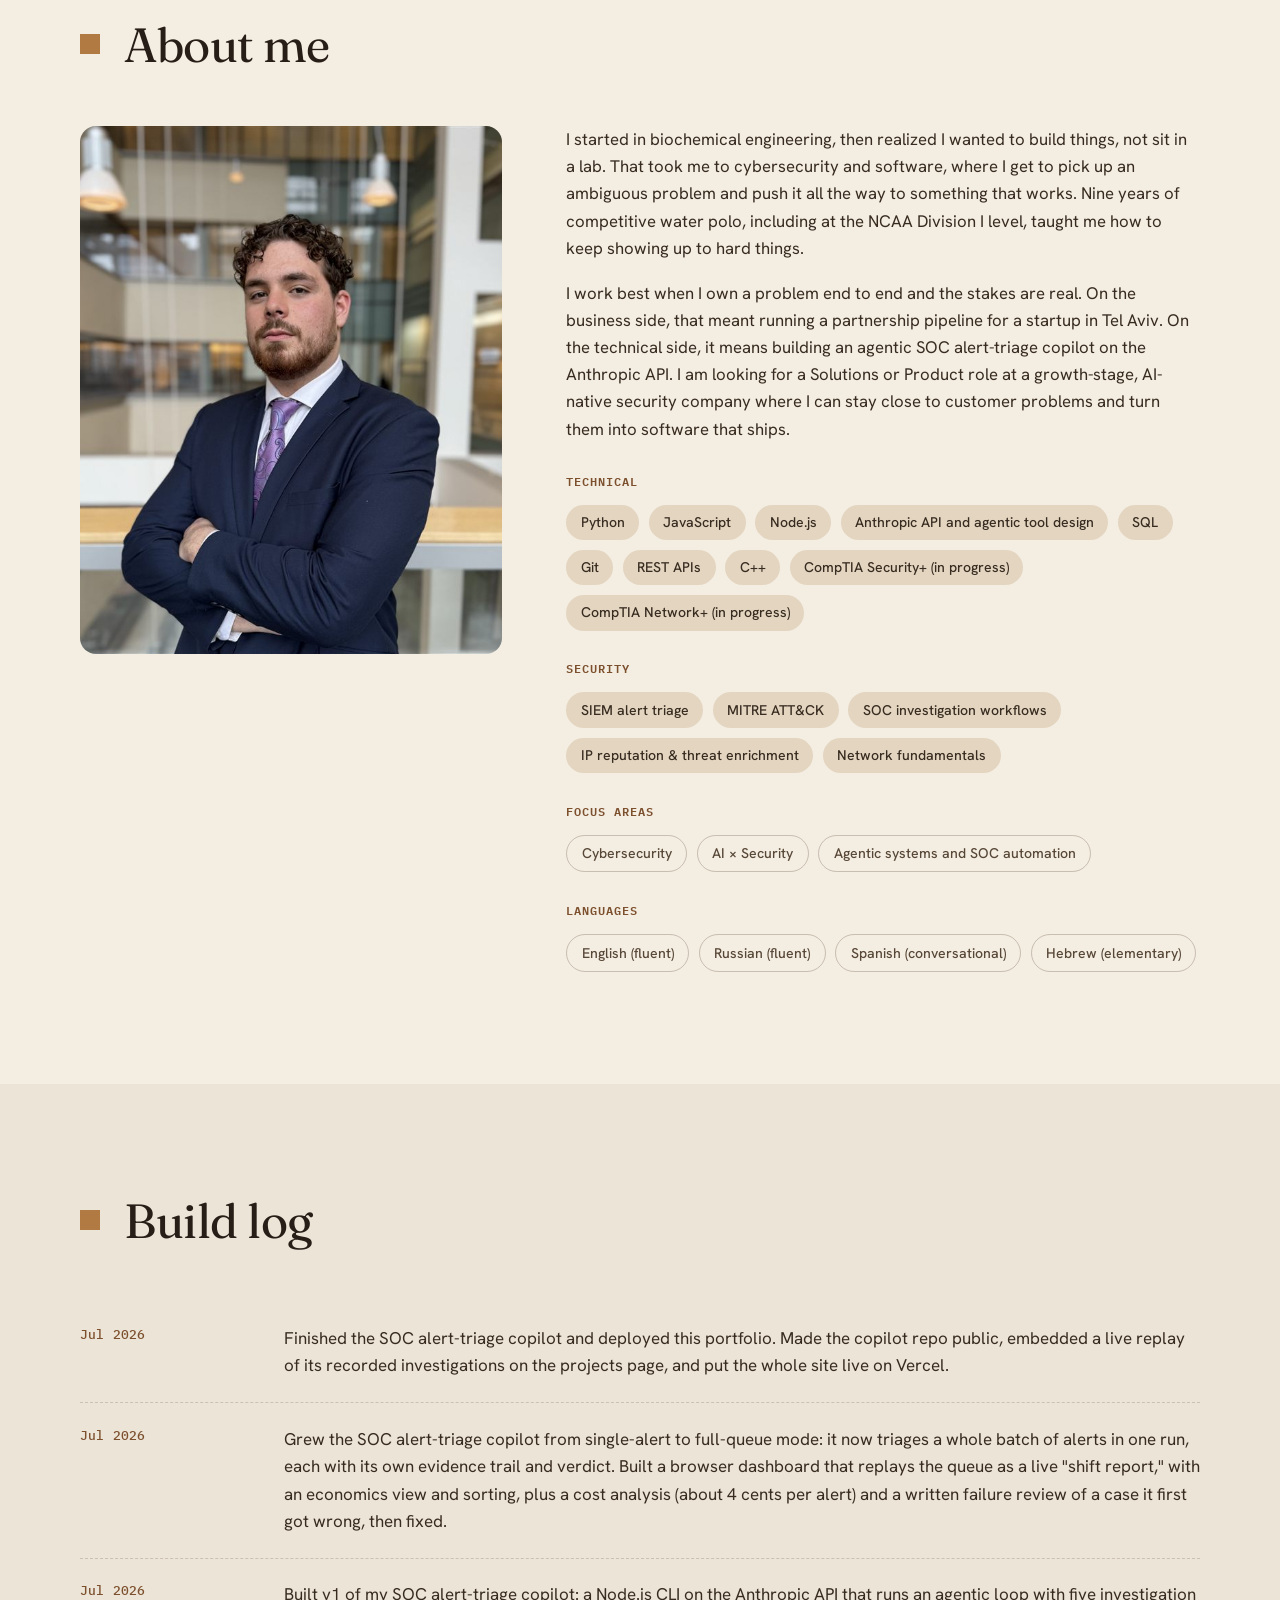
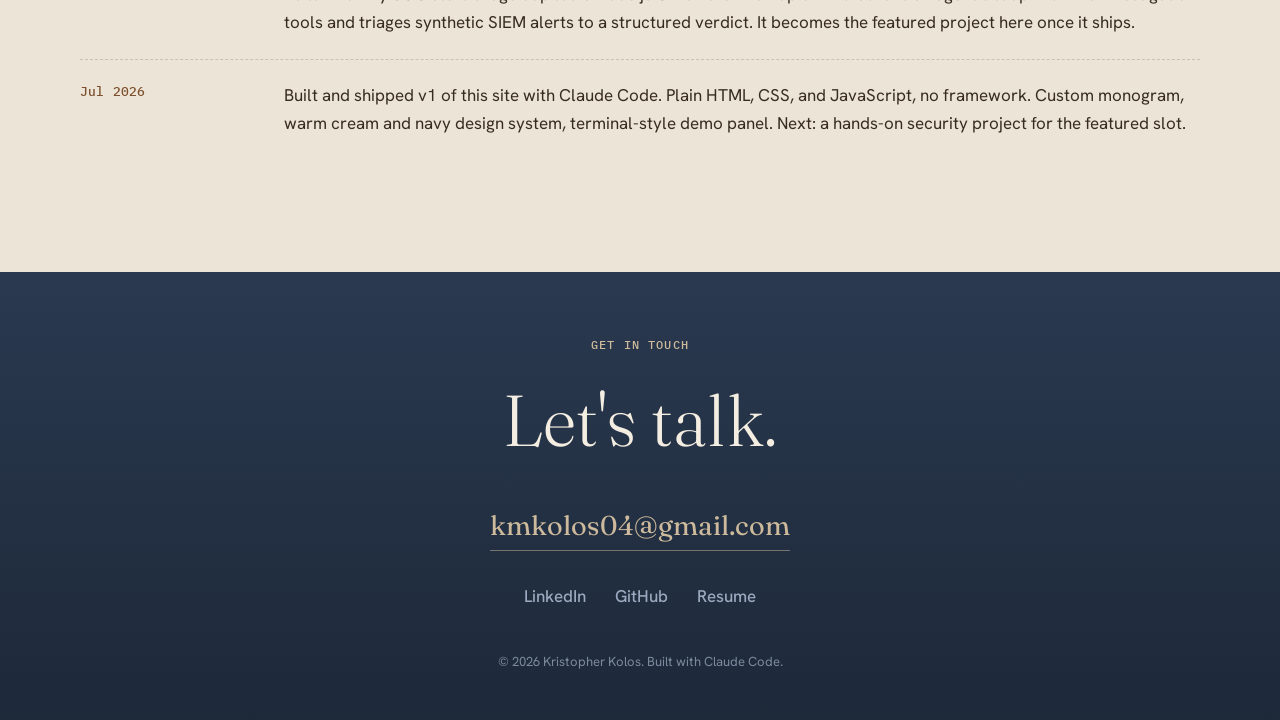
==== commit 53ea20cc: "Update copy: copilot shipped + site deployed (build log + selected-work teaser) Co-Authored-By: Clau" ====
--- a/index.html
+++ b/index.html
@@ -120,8 +120,8 @@
       <div class="workcta__inner">
         <h2 class="section__title">Selected work</h2>
         <p class="workcta__lead">
-          Right now I'm building an agentic SOC alert-triage copilot on the Anthropic API.
-          More projects land here as I ship them.
+          I built an agentic SOC alert-triage copilot on the Anthropic API. More projects
+          land here as I ship them.
         </p>
         <a class="btn btn--solid workcta__btn" href="projects.html">View projects →</a>
       </div>
@@ -206,7 +206,11 @@
         <!-- To add an entry: copy a log__item block and paste it at the TOP (newest first) -->
         <li class="log__item">
           <time class="log__date">Jul 2026</time>
-          <p class="log__text">Grew the SOC alert-triage copilot from single-alert to full-queue mode: it now triages a whole batch of alerts in one run, each with its own evidence trail and verdict. Built a browser dashboard that replays the queue as a live "shift report," with an economics view and sorting, plus a cost analysis (about 4 cents per alert) and a written failure review of a case it first got wrong, then fixed. Next: a final polish pass, then the repo goes public.</p>
+          <p class="log__text">Finished the SOC alert-triage copilot and deployed this portfolio. Made the copilot repo public, embedded a live replay of its recorded investigations on the projects page, and put the whole site live on Vercel.</p>
+        </li>
+        <li class="log__item">
+          <time class="log__date">Jul 2026</time>
+          <p class="log__text">Grew the SOC alert-triage copilot from single-alert to full-queue mode: it now triages a whole batch of alerts in one run, each with its own evidence trail and verdict. Built a browser dashboard that replays the queue as a live "shift report," with an economics view and sorting, plus a cost analysis (about 4 cents per alert) and a written failure review of a case it first got wrong, then fixed.</p>
         </li>
         <li class="log__item">
           <time class="log__date">Jul 2026</time>
